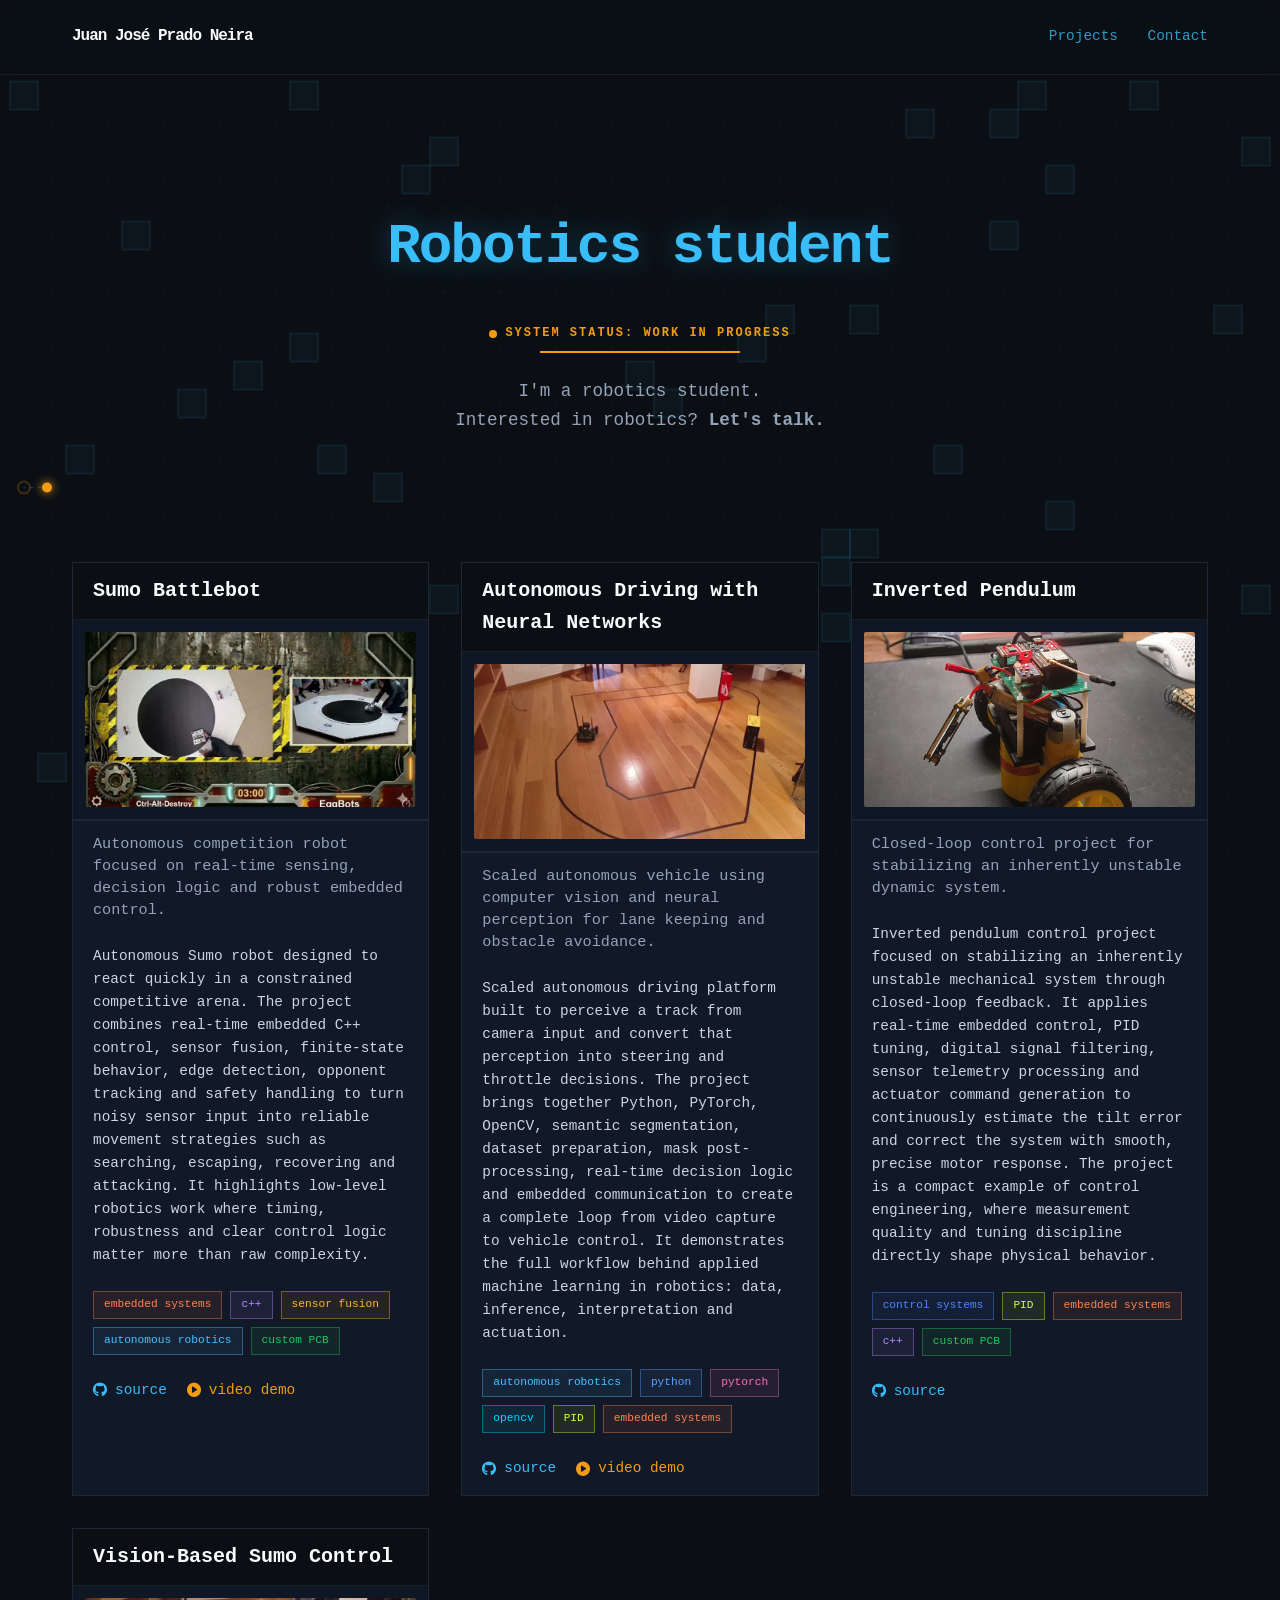
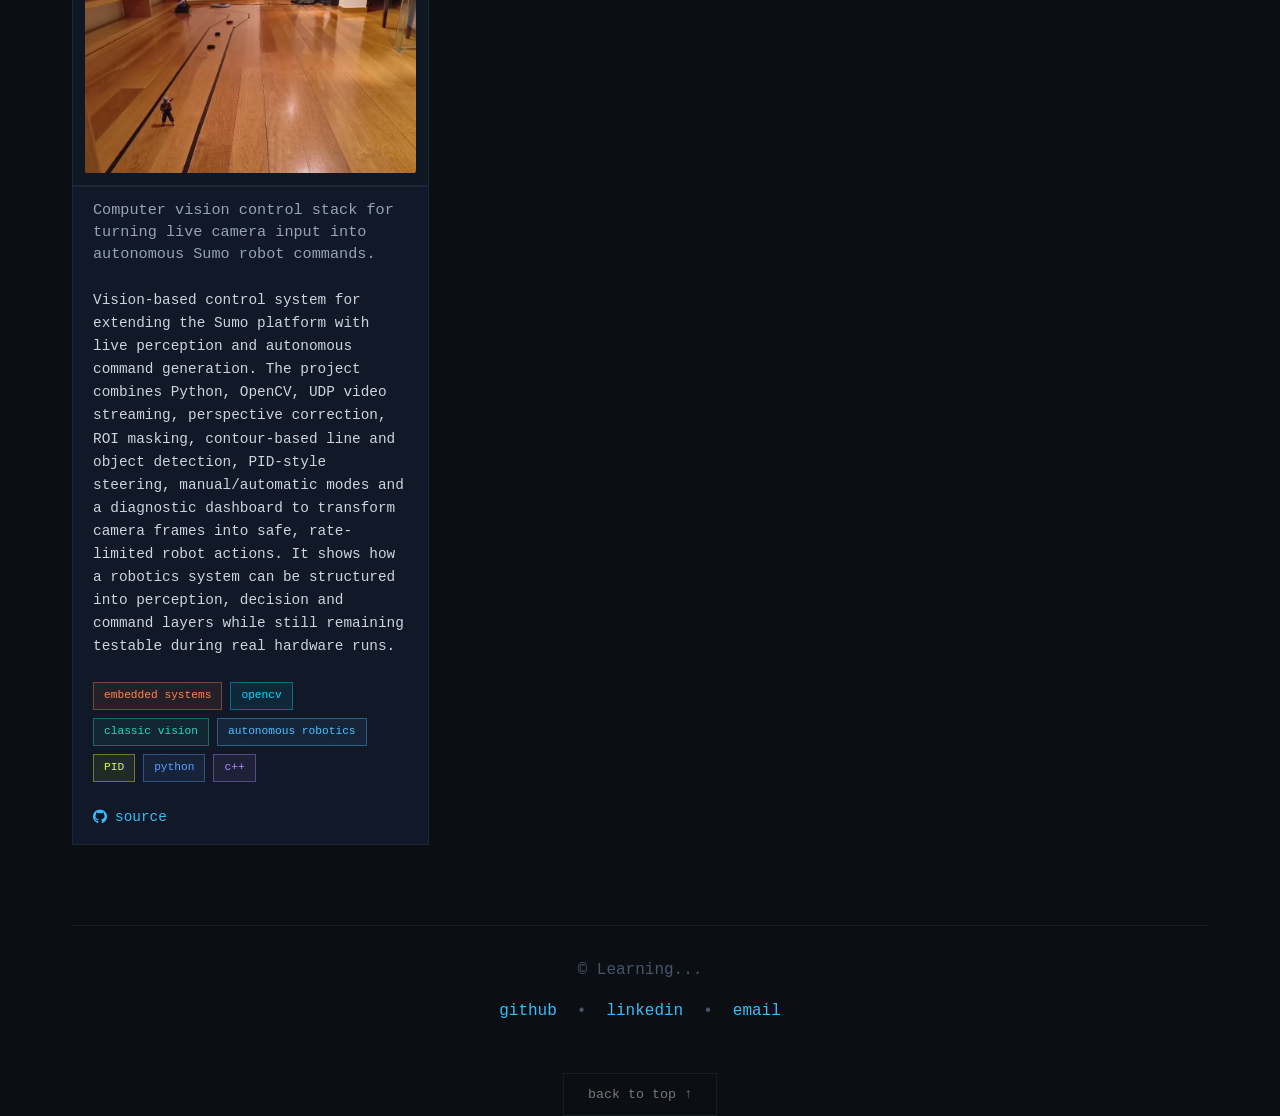
==== index.html @ 21d5f070 "Revert "recomendaciones codex" This reverts commit 419ab920513a1c172110078b48f6fe919f2b1ac8." ====
<!DOCTYPE html>
<html lang="en">
<head>
    <meta charset="UTF-8">
    <meta name="viewport" content="width=device-width, initial-scale=1.0">
    <meta name="description" content="Robotics portfolio of Juan Prado: autonomous robots, embedded systems, computer vision and control projects.">
    <link rel="canonical" href="https://r2deeznuts.github.io/">
    <meta property="og:type" content="website">
    <meta property="og:title" content="Juan Prado // Robotics">
    <meta property="og:description" content="Autonomous robotics, embedded systems, computer vision and control projects by Juan Prado.">
    <meta property="og:url" content="https://r2deeznuts.github.io/">
    <meta property="og:image" content="https://r2deeznuts.github.io/img/combate3-poster.jpg">
    <meta name="twitter:card" content="summary_large_image">
    <meta name="twitter:title" content="Juan Prado // Robotics">
    <meta name="twitter:description" content="Autonomous robotics, embedded systems, computer vision and control projects by Juan Prado.">
    <meta name="twitter:image" content="https://r2deeznuts.github.io/img/combate3-poster.jpg">
    <title>Juan Prado // Robotics</title>
    <link rel="stylesheet" href="https://cdnjs.cloudflare.com/ajax/libs/font-awesome/6.0.0/css/all.min.css">
    <link rel="stylesheet" href="web.css">
</head>
<body>
    <canvas id="bg-canvas"></canvas>

    <nav>
        <div class="container">
            <span class="logo">Juan José Prado Neira</span>
            <div class="menu">
                <a href="#projects">Projects</a>
                <a href="#contact">Contact</a>
            </div>
        </div>
    </nav>

    <header class="hero container">
        <h1>Robotics student</h1>
        <div class="wip-container">
            <div class="wip-badge"><span class="pulse-dot"></span>SYSTEM STATUS: WORK IN PROGRESS</div>
            <div class="progress-bar"><div class="progress-fill"></div></div>
        </div>
        <p class="description">I'm a robotics student.<br>Interested in robotics? <strong>Let's talk.</strong></p>
    </header>

    <main class="container" id="projects">
        <div class="project-grid" id="project-grid"></div>
    </main>

    <footer class="container" id="contact">
        <hr>
        <p>&copy; Learning...</p>
        <div class="social-links">
            <a href="https://github.com/R2DeezNuts" target="_blank" rel="noopener noreferrer">gitHub</a> •
            <a href="https://www.linkedin.com/in/juan-jos%C3%A9-prado-neira-820041252/?locale=en-US" target="_blank" rel="noopener noreferrer">LinkedIn</a> •
            <a href="mailto:juanjosepradoneira@gmail.com" class="copy-email" data-copy-email="juanjosepradoneira@gmail.com">email</a>
        </div>
        <button id="back-to-top">Back to top ↑</button>
    </footer>

    <div id="toast" class="toast">Email copied!</div>

    <script type="module" src="web.js"></script>
</body>
</html>
---- web.css ----
/* --- DYNAMIC BACKGROUND --- */
#bg-canvas { 
    position: fixed; 
    top: 0; 
    left: 0; 
    z-index: -1; 
    background: #0b0f14; 
}

/* --- SHARED VARIABLES --- */
:root {
    --text-color: #f8fafc; 
    --accent-color: #38bdf8; 
    --wip-color: #f39c12;
    --card-bg: #111827; 
    --border-color: rgba(148, 163, 184, 0.1);
    --neon-rgb: 0, 255, 200; /* bright cyan-green neon */
    --header-bg: #0b0f14;
    --content-bg: #0f1724;
    --font-main: 'JetBrains Mono', 'Courier New', monospace;
}

/* --- RESET & BASE --- */
* { 
    box-sizing: border-box; 
    margin: 0; 
    padding: 0; 
}

body { 
    color: var(--text-color); 
    font-family: var(--font-main); 
    line-height: 1.6; 
    overflow-x: hidden; 
    background-color: #0b0f14;
}

.container { 
    max-width: 1200px; 
    margin: 0 auto; 
    padding: 0 clamp(1rem, 4vw, 2rem);
}

/* --- NAVIGATION --- */
nav { 
    border-bottom: 1px solid var(--border-color); 
    padding: 1.5rem 0; 
    background: rgba(11, 15, 20, 0.8); 
    backdrop-filter: blur(10px); 
    position: sticky; 
    top: 0; 
    z-index: 100; 
}

nav .container { 
    display: flex; 
    justify-content: space-between; 
    align-items: center; 
}

.logo { 
    font-weight: bold; 
    letter-spacing: -1px; 
}

.menu a { 
    margin-left: 20px; 
    font-size: 0.9rem; 
    opacity: 0.8; 
    color: var(--accent-color); 
    text-decoration: none; 
}

.menu a:hover { 
    opacity: 1; 
}
.menu a:focus-visible,
.project-links a:focus-visible,
.social-links a:focus-visible,
#back-to-top:focus-visible {
    outline: 2px solid var(--accent-color);
    outline-offset: 4px;
}

/* --- HERO SECTION --- */
.hero { 
    padding: 8rem 2rem; 
    display: flex; 
    flex-direction: column; 
    align-items: center; 
    text-align: center; 
}

.hero h1 { 
    font-size: clamp(2rem, 5vw, 3.5rem); 
    color: var(--accent-color); 
    text-shadow: 0 0 30px rgba(56, 189, 248, 0.3); 
    margin-bottom: 0.5rem; 
    letter-spacing: -2px; 
}

.description { 
    color: #94a3b8; 
    max-width: 600px; 
    font-size: 1.1rem; 
}

/* --- WIP SYSTEM --- */
.wip-container { 
    margin: 1.5rem 0; 
    display: flex; 
    flex-direction: column; 
    align-items: center; 
    gap: 8px; 
}

.wip-badge { 
    color: var(--wip-color); 
    font-size: 0.75rem; 
    font-weight: bold; 
    letter-spacing: 2px; 
    display: flex; 
    align-items: center; 
    gap: 8px; 
    animation: glitch 4s infinite; 
}

.pulse-dot { 
    width: 8px; 
    height: 8px; 
    background-color: var(--wip-color); 
    border-radius: 50%; 
    animation: pulse 2s infinite; 
}

.progress-bar { 
    width: 200px; 
    height: 2px; 
    background: rgba(243, 156, 18, 0.1); 
    overflow: hidden; 
    position: relative; 
}

.progress-fill { 
    width: 100%; 
    height: 100%; 
    background: var(--wip-color); 
    box-shadow: 0 0 10px var(--wip-color); 
    animation: loading 2s infinite linear; 
}

/* --- PROJECT GRID --- */
.project-grid { 
    display: grid; 
    grid-template-columns: repeat(auto-fit, minmax(min(100%, 320px), 1fr));
    gap: 2rem; 
    margin-bottom: 5rem; 
}

.project-card {
    background: var(--card-bg);
    border: 1px solid var(--border-color);
    padding: 0;
    display: flex;
    flex-direction: column;
    overflow: hidden;
    transition: box-shadow 0.18s ease, border-color 0.3s;
}

.project-card:hover {
    /* Brighter neon halo, thinner (near 1/3 of previous) and symmetric */
    transform: none;
    box-shadow: 0 0 0 1px rgba(var(--neon-rgb), 0.32), 0 0 5px rgba(var(--neon-rgb), 0.16);
}

/* Card media (images/videos) */
.project-media {
    width: 100%;
    height: 100%;
    display: block;
    background-color: #000;
    border-radius: 2px;
    object-fit: cover;
    transition: transform 0.22s ease, box-shadow 0.22s ease, border-color 0.22s ease;
}

.project-header {
    margin: 0;
    padding: 0.75rem 1.25rem;
    background: var(--header-bg);
    border-bottom: 1px solid var(--border-color);
}

.project-header h3 {
    font-size: 1.25rem;
    margin: 0;
    color: var(--text-color);
}

/* MEDIA / CONTENT BACKGROUND (middle tone) */
.video-preview,
.image-preview {
    display: block;
    background: var(--content-bg);
    padding: 0.75rem;
    aspect-ratio: 16 / 9;
    border-bottom: 1px solid var(--border-color);
}

.video-preview {
    overflow: hidden;
    border-radius: 0;
    position: relative;
}

.image-preview {
    overflow: hidden;
}

.video-preview .project-media {
    width: 100%;
    height: 100%;
    display: block;
    border-radius: 2px;
    object-fit: cover;
}

.image-preview .project-image {
    width: 100%;
    height: 100%;
    display: block;
    border-radius: 2px;
    object-fit: cover;
    object-position: center;
}

/* TEXT AREA (lightest tone = current card background) */
.project-subtitle,
.project-card p,
.tech-stack,
.project-links {
    padding: 0.75rem 1.25rem;
    margin: 0;
    background: transparent;
}

.project-subtitle {
    color: #94a3b8;
    font-size: 0.95rem;
    margin: 0;
    padding: 0.75rem 1.25rem;
    border-top: 1px solid var(--border-color);
    line-height: 1.45;
}

/* Clickable video preview linking to external video */
.video-preview .project-media {
    cursor: pointer;
    border-radius: 2px;
}
/* Hover & focus styles to indicate clickability */
.video-preview:hover .project-media {
    /* Keep the neon halo on the video itself so divider lines stay unchanged. */
    box-shadow: 0 0 0 1px rgba(var(--neon-rgb), 0.36), 0 0 5px rgba(var(--neon-rgb), 0.18);
}
.video-preview:focus-visible {
    outline: 3px solid rgba(56,189,248,0.12);
    outline-offset: 3px;
}

video.project-media {
    object-fit: cover;
}

.project-card p {
    color: #cbd5e1;
    font-size: 0.9rem;
    margin: 0;
    padding: 0.75rem 1.25rem;
}

.tech-stack { 
    display: flex; 
    flex-wrap: wrap; 
    gap: 8px; 
    margin: 0;
    padding: 0.75rem 1.25rem;
}

.tech-tag {
    --tag-rgb: 56, 189, 248;
    font-size: 0.7rem; 
    padding: 4px 10px; 
    background: rgba(var(--tag-rgb), 0.08);
    border: 1px solid rgba(var(--tag-rgb), 0.38);
    color: rgb(var(--tag-rgb));
    box-shadow: none;
    text-shadow: 0 0 8px rgba(var(--tag-rgb), 0.18);
}

/* Project buttons and links */
.project-links { 
    margin: 0;
    padding: 0.75rem 1.25rem;
    display: flex;
    gap: 20px;
}

.project-links a { 
    color: var(--accent-color); 
    text-decoration: none; 
    border-bottom: 1px solid transparent; 
    padding-bottom: 2px; 
    transition: 0.3s; 
    font-size: 0.9rem;
    display: flex;
    align-items: center;
    gap: 8px;
    text-transform: lowercase; /* Thavlik style */
}

.project-links a:hover { 
    border-bottom: 1px solid var(--text-color); 
    color: var(--text-color); 
}

/* Special color for the video button */
.video-link {
    color: var(--wip-color) !important;
}

/* --- FOOTER & EXTRAS --- */
footer { 
    padding: 4rem 0; 
    text-align: center; 
    color: #475569; 
}

footer hr { 
    border: 0; 
    border-top: 1px solid var(--border-color); 
    margin-bottom: 2rem; 
}

.social-links { 
    margin: 1rem 0; 
    display: flex; 
    justify-content: center; 
    gap: 20px; 
}

.social-links a, .copy-email { 
    color: var(--accent-color); 
    text-decoration: none; 
    cursor: pointer; 
    transition: 0.3s; 
    text-transform: lowercase;
}

.social-links a:hover, .copy-email:hover { 
    color: var(--text-color); 
}

#back-to-top { 
    margin-top: 2rem; 
    background: transparent; 
    border: 1px solid var(--border-color); 
    color: #777; 
    padding: 0.8rem 1.5rem; 
    cursor: pointer; 
    font-family: var(--font-main); 
    transition: 0.3s; 
    text-transform: lowercase;
}

#back-to-top:hover { 
    border-color: var(--accent-color); 
    color: var(--accent-color); 
    transform: translateY(-2px); 
}

/* --- TOAST NOTIFICATION --- */
.toast { 
    visibility: hidden; 
    background: #1a1a1a; 
    color: var(--accent-color); 
    border: 1px solid var(--accent-color); 
    padding: 1rem; 
    position: fixed; 
    bottom: 20px; 
    left: 50%; 
    transform: translateX(-50%); 
    opacity: 0; 
    transition: 0.4s; 
    z-index: 1000; 
}

.toast.show { 
    visibility: visible; 
    opacity: 1; 
}

/* --- ANIMACIONES KEYFRAMES --- */
@keyframes pulse { 
    0% { box-shadow: 0 0 0 0 rgba(243, 156, 18, 0.7); } 
    70% { box-shadow: 0 0 0 10px rgba(243, 156, 18, 0); } 
    100% { box-shadow: 0 0 0 0 rgba(243, 156, 18, 0); } 
}

@keyframes loading { 
    0% { transform: translateX(-100%); } 
    100% { transform: translateX(100%); } 
}

@keyframes glitch { 
    0%, 95% { transform: none; } 
    96% { transform: skewX(-15deg); } 
    98% { transform: skewX(15deg); } 
}

@media (max-width: 520px) {
    nav .container,
    .social-links {
        gap: 0.75rem;
    }

    nav .container {
        flex-wrap: wrap;
    }

    .menu a {
        margin-left: 0.75rem;
    }

    .hero {
        padding: 5rem 1rem;
    }
}

@media (prefers-reduced-motion: reduce) {
    *,
    *::before,
    *::after {
        animation-duration: 0.01ms !important;
        animation-iteration-count: 1 !important;
        scroll-behavior: auto !important;
        transition-duration: 0.01ms !important;
    }
}
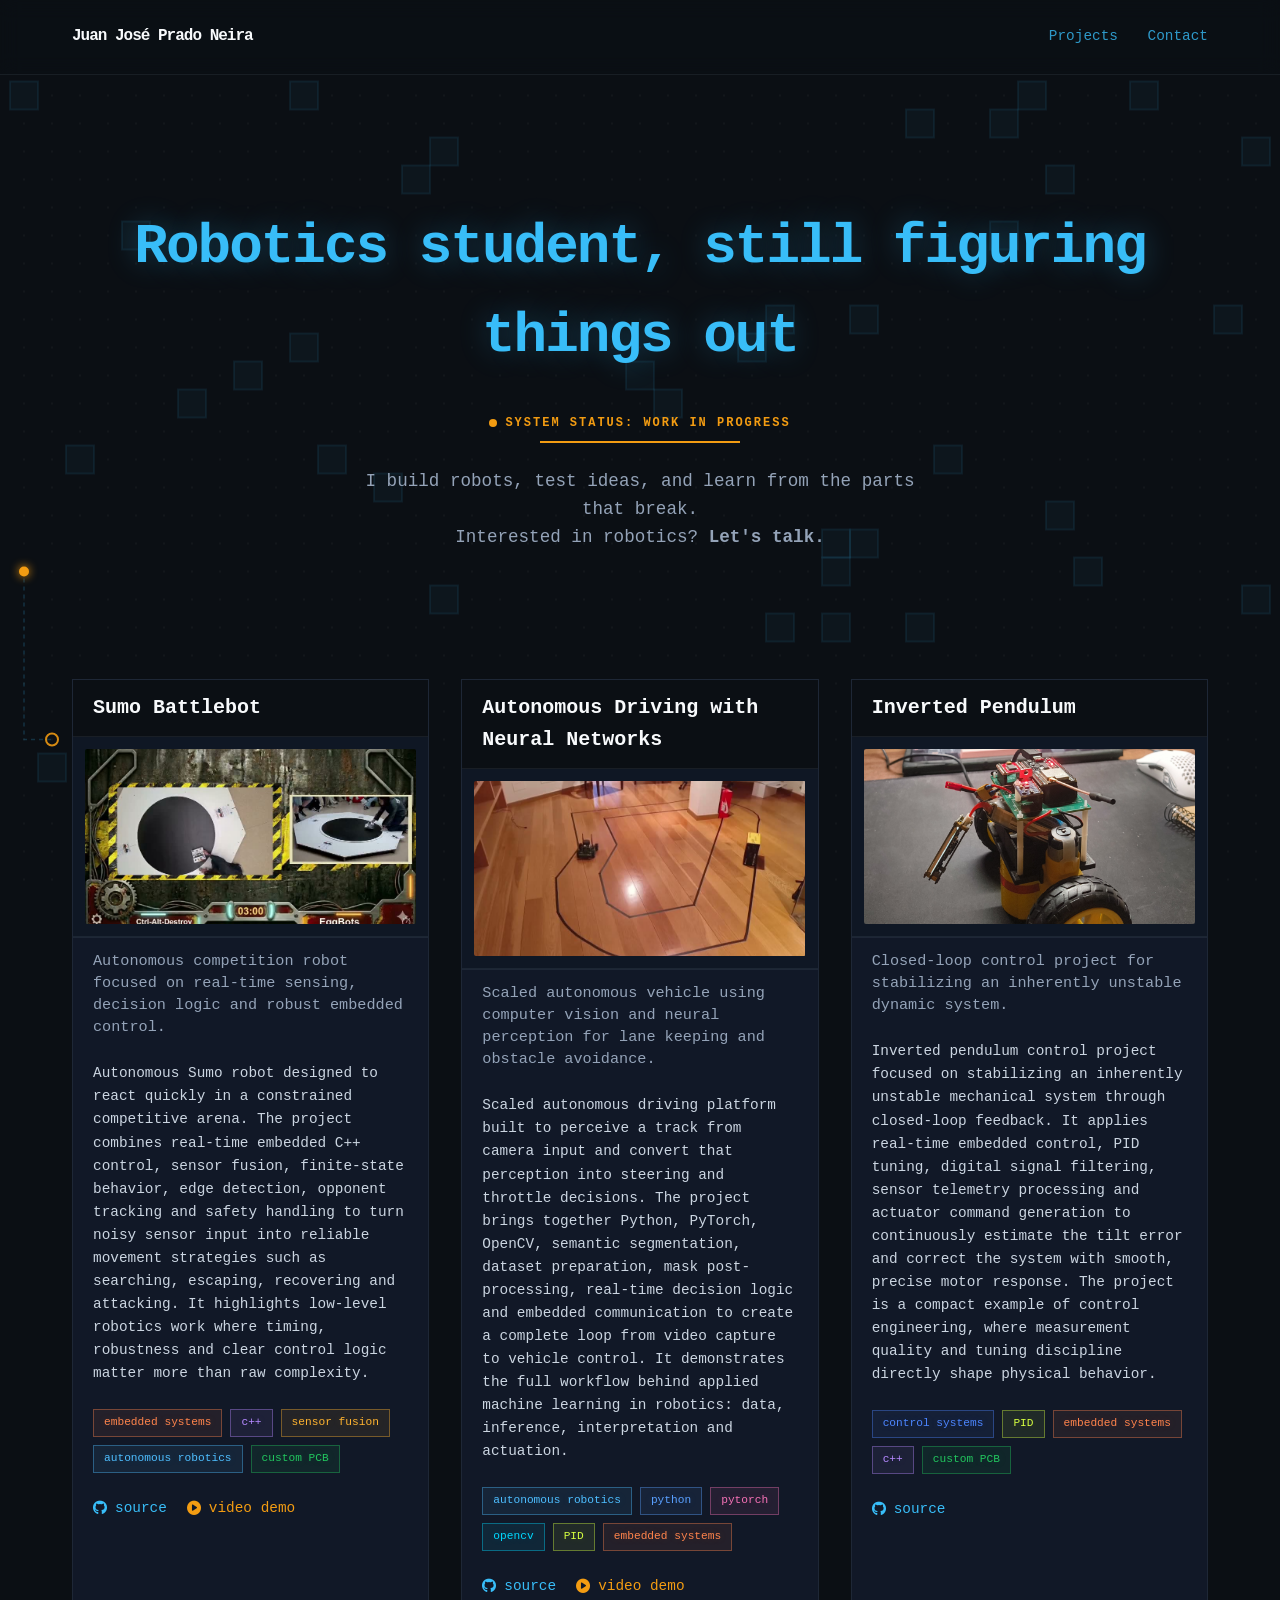
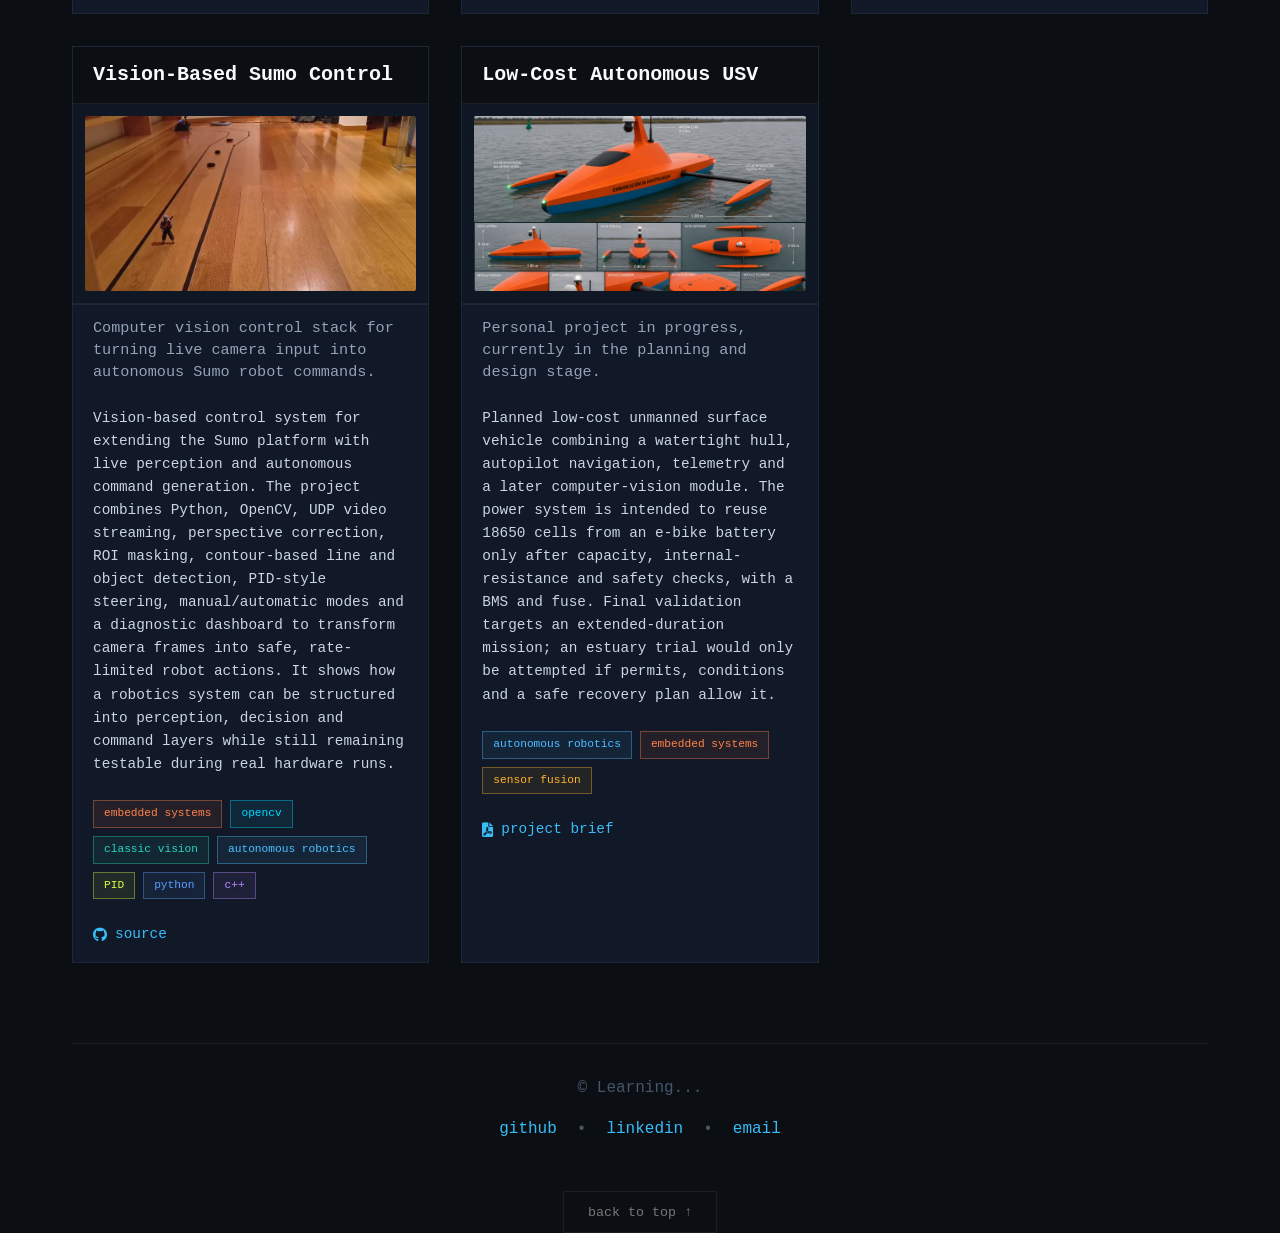
==== commit df6df07a: "Humanize public project text" ====
--- a/index.html
+++ b/index.html
@@ -3,16 +3,16 @@
 <head>
     <meta charset="UTF-8">
     <meta name="viewport" content="width=device-width, initial-scale=1.0">
-    <meta name="description" content="Robotics portfolio of Juan Prado: autonomous robots, embedded systems, computer vision and control projects.">
+    <meta name="description" content="Juan Prado's robotics portfolio: robots, embedded systems, computer vision and control projects.">
     <link rel="canonical" href="https://r2deeznuts.github.io/">
     <meta property="og:type" content="website">
     <meta property="og:title" content="Juan Prado // Robotics">
-    <meta property="og:description" content="Autonomous robotics, embedded systems, computer vision and control projects by Juan Prado.">
+    <meta property="og:description" content="Projects by Juan Prado in robotics, embedded systems, computer vision and control.">
     <meta property="og:url" content="https://r2deeznuts.github.io/">
     <meta property="og:image" content="https://r2deeznuts.github.io/img/combate3-poster.jpg">
     <meta name="twitter:card" content="summary_large_image">
     <meta name="twitter:title" content="Juan Prado // Robotics">
-    <meta name="twitter:description" content="Autonomous robotics, embedded systems, computer vision and control projects by Juan Prado.">
+    <meta name="twitter:description" content="Projects by Juan Prado in robotics, embedded systems, computer vision and control.">
     <meta name="twitter:image" content="https://r2deeznuts.github.io/img/combate3-poster.jpg">
     <title>Juan Prado // Robotics</title>
     <link rel="stylesheet" href="https://cdnjs.cloudflare.com/ajax/libs/font-awesome/6.0.0/css/all.min.css">
@@ -32,12 +32,12 @@
     </nav>
 
     <header class="hero container">
-        <h1>Robotics student</h1>
+        <h1>Robotics student, still figuring things out</h1>
         <div class="wip-container">
             <div class="wip-badge"><span class="pulse-dot"></span>SYSTEM STATUS: WORK IN PROGRESS</div>
             <div class="progress-bar"><div class="progress-fill"></div></div>
         </div>
-        <p class="description">I'm a robotics student.<br>Interested in robotics? <strong>Let's talk.</strong></p>
+        <p class="description">I build robots, test ideas, and learn from the parts that break.<br>Interested in robotics? <strong>Let's talk.</strong></p>
     </header>
 
     <main class="container" id="projects">
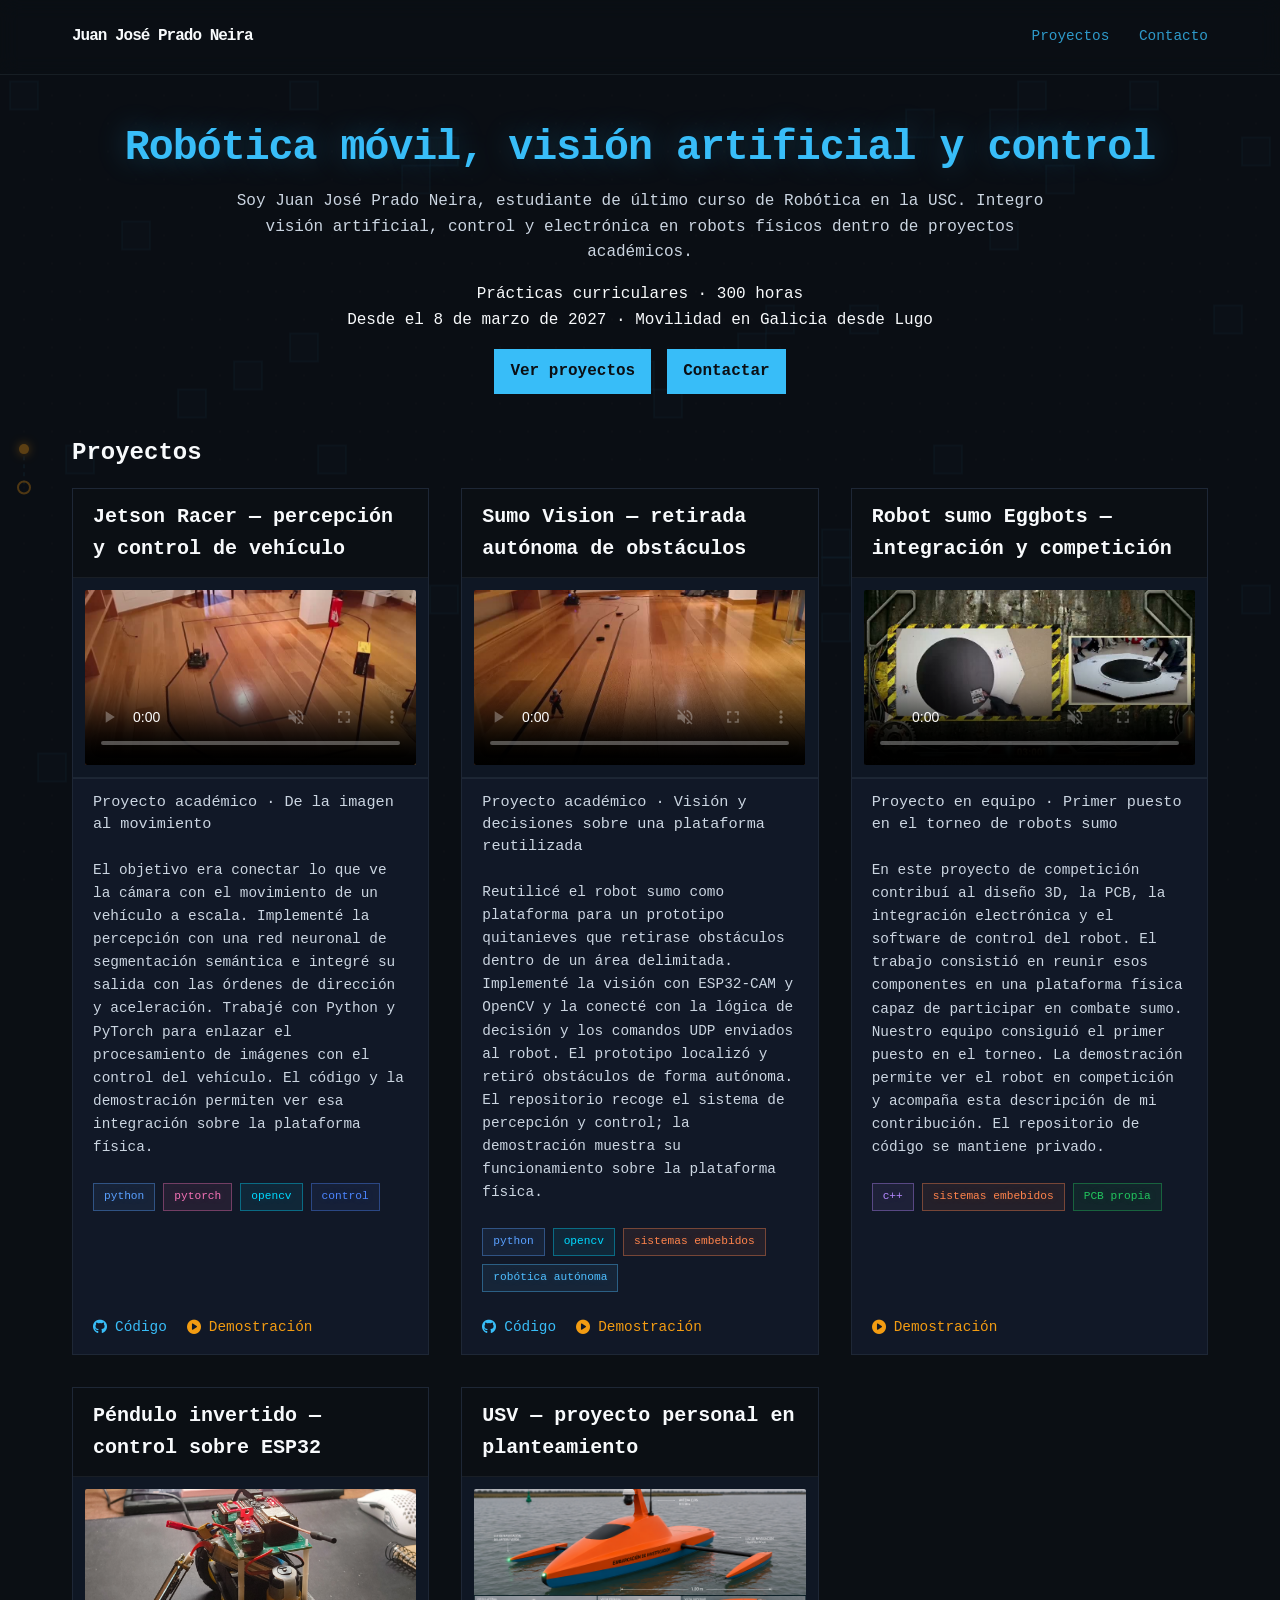
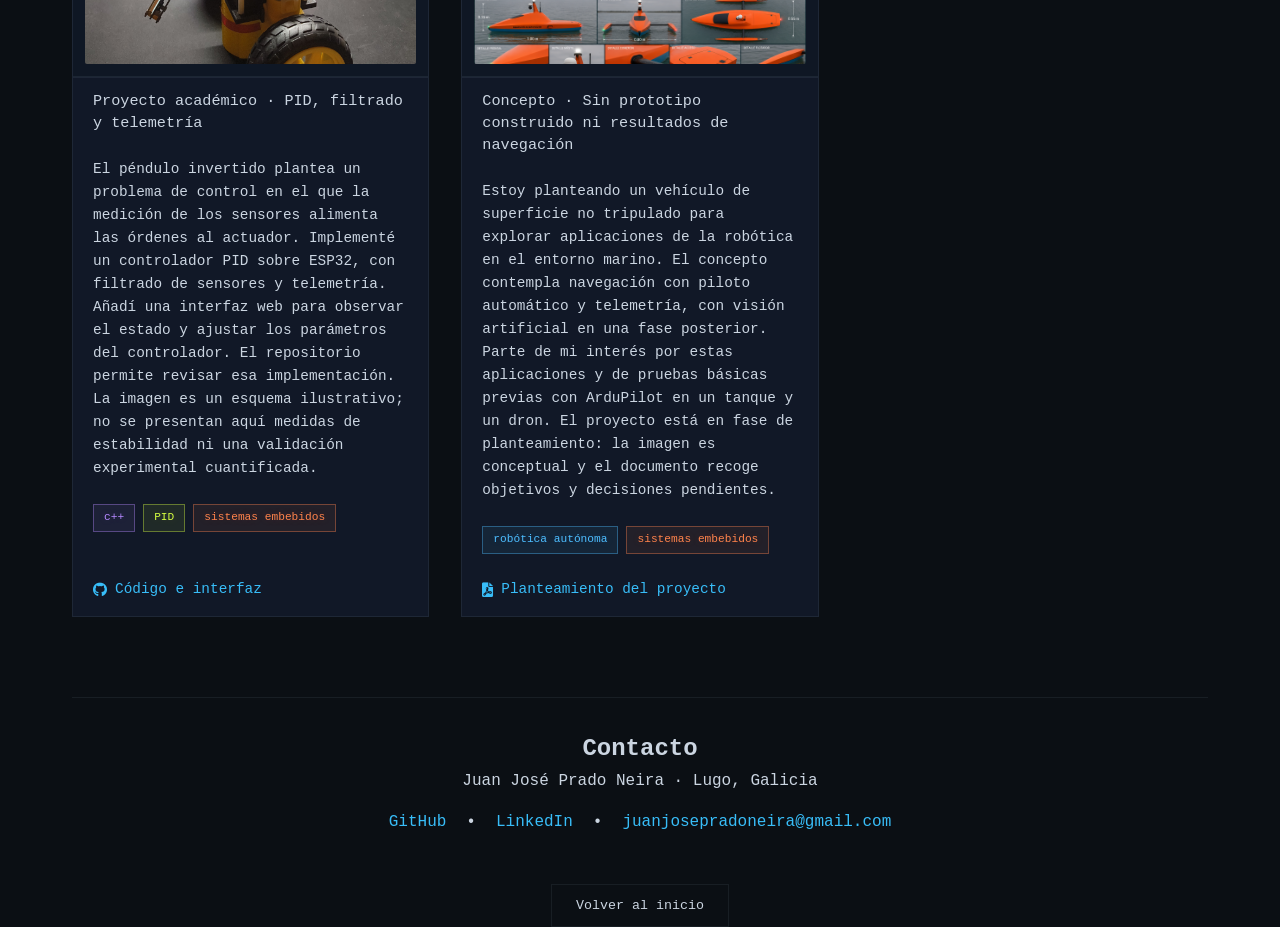
==== commit 2769032f: "Alinea portfolio con prácticas de robótica" ====
--- a/index.html
+++ b/index.html
@@ -1,61 +1,64 @@
 <!DOCTYPE html>
-<html lang="en">
+<html lang="es">
 <head>
     <meta charset="UTF-8">
     <meta name="viewport" content="width=device-width, initial-scale=1.0">
-    <meta name="description" content="Juan Prado's robotics portfolio: robots, embedded systems, computer vision and control projects.">
+    <meta name="description" content="Robótica móvil, visión artificial y control. Estudiante de último curso en USC. Prácticas curriculares de 300 horas desde el 8 de marzo de 2027.">
     <link rel="canonical" href="https://r2deeznuts.github.io/">
     <meta property="og:type" content="website">
-    <meta property="og:title" content="Juan Prado // Robotics">
-    <meta property="og:description" content="Projects by Juan Prado in robotics, embedded systems, computer vision and control.">
+    <meta property="og:title" content="Juan José Prado Neira | Robótica aplicada">
+    <meta property="og:description" content="Proyectos de Juan José Prado Neira: percepción, control y electrónica integrados en robots físicos.">
     <meta property="og:url" content="https://r2deeznuts.github.io/">
     <meta property="og:image" content="https://r2deeznuts.github.io/img/combate3-poster.jpg">
     <meta name="twitter:card" content="summary_large_image">
-    <meta name="twitter:title" content="Juan Prado // Robotics">
-    <meta name="twitter:description" content="Projects by Juan Prado in robotics, embedded systems, computer vision and control.">
+    <meta name="twitter:title" content="Juan José Prado Neira | Robótica aplicada">
+    <meta name="twitter:description" content="Proyectos de Juan José Prado Neira: percepción, control y electrónica integrados en robots físicos.">
     <meta name="twitter:image" content="https://r2deeznuts.github.io/img/combate3-poster.jpg">
-    <title>Juan Prado // Robotics</title>
+    <title>Juan José Prado Neira | Robótica aplicada</title>
     <link rel="stylesheet" href="https://cdnjs.cloudflare.com/ajax/libs/font-awesome/6.0.0/css/all.min.css">
     <link rel="stylesheet" href="web.css">
 </head>
 <body>
-    <canvas id="bg-canvas"></canvas>
+    <canvas id="bg-canvas" aria-hidden="true"></canvas>
 
     <nav>
         <div class="container">
             <span class="logo">Juan José Prado Neira</span>
             <div class="menu">
-                <a href="#projects">Projects</a>
-                <a href="#contact">Contact</a>
+                <a href="#projects">Proyectos</a>
+                <a href="#contact">Contacto</a>
             </div>
         </div>
     </nav>
 
     <header class="hero container">
-        <h1>Robotics student, still figuring things out</h1>
-        <div class="wip-container">
-            <div class="wip-badge"><span class="pulse-dot"></span>SYSTEM STATUS: WORK IN PROGRESS</div>
-            <div class="progress-bar"><div class="progress-fill"></div></div>
+        <h1>Robótica móvil, visión artificial y control</h1>
+        <p class="description">Soy Juan José Prado Neira, estudiante de último curso de Robótica en la USC. Integro visión artificial, control y electrónica en robots físicos dentro de proyectos académicos.</p>
+        <p class="availability">Prácticas curriculares · 300 horas<br>Desde el 8 de marzo de 2027 · Movilidad en Galicia desde Lugo</p>
+        <div class="hero-actions">
+            <a href="#projects">Ver proyectos</a>
+            <a href="#contact">Contactar</a>
         </div>
-        <p class="description">I build robots, test ideas, and learn from the parts that break.<br>Interested in robotics? <strong>Let's talk.</strong></p>
     </header>
 
     <main class="container" id="projects">
+        <h2>Proyectos</h2>
         <div class="project-grid" id="project-grid"></div>
     </main>
 
     <footer class="container" id="contact">
         <hr>
-        <p>&copy; Learning...</p>
+        <h2>Contacto</h2>
+        <p>Juan José Prado Neira · Lugo, Galicia</p>
         <div class="social-links">
-            <a href="https://github.com/R2DeezNuts" target="_blank" rel="noopener noreferrer">gitHub</a> •
-            <a href="https://www.linkedin.com/in/juan-jos%C3%A9-prado-neira-820041252/?locale=en-US" target="_blank" rel="noopener noreferrer">LinkedIn</a> •
-            <a href="mailto:juanjosepradoneira@gmail.com" class="copy-email" data-copy-email="juanjosepradoneira@gmail.com">email</a>
+            <a href="https://github.com/R2DeezNuts" target="_blank" rel="noopener noreferrer">GitHub</a> •
+            <a href="https://www.linkedin.com/in/juan-jos%C3%A9-prado-neira-820041252/" target="_blank" rel="noopener noreferrer">LinkedIn</a> •
+            <a href="mailto:juanjosepradoneira@gmail.com" class="copy-email" data-copy-email="juanjosepradoneira@gmail.com">juanjosepradoneira@gmail.com</a>
         </div>
-        <button id="back-to-top">Back to top ↑</button>
+        <button id="back-to-top">Volver al inicio</button>
     </footer>
 
-    <div id="toast" class="toast">Email copied!</div>
+    <div id="toast" class="toast" role="status">Correo copiado</div>
 
     <script type="module" src="web.js"></script>
 </body>
--- a/web.css
+++ b/web.css
@@ -1,18 +1,18 @@
 /* --- DYNAMIC BACKGROUND --- */
-#bg-canvas { 
-    position: fixed; 
-    top: 0; 
-    left: 0; 
-    z-index: -1; 
-    background: #0b0f14; 
+#bg-canvas {
+    position: fixed;
+    top: 0;
+    left: 0;
+    z-index: -1;
+    background: #0b0f14;
 }
 
 /* --- SHARED VARIABLES --- */
 :root {
-    --text-color: #f8fafc; 
-    --accent-color: #38bdf8; 
+    --text-color: #f8fafc;
+    --accent-color: #38bdf8;
     --wip-color: #f39c12;
-    --card-bg: #111827; 
+    --card-bg: #111827;
     --border-color: rgba(148, 163, 184, 0.1);
     --neon-rgb: 0, 255, 200; /* bright cyan-green neon */
     --header-bg: #0b0f14;
@@ -21,58 +21,58 @@
 }
 
 /* --- RESET & BASE --- */
-* { 
-    box-sizing: border-box; 
-    margin: 0; 
-    padding: 0; 
-}
-
-body { 
-    color: var(--text-color); 
-    font-family: var(--font-main); 
-    line-height: 1.6; 
-    overflow-x: hidden; 
+* {
+    box-sizing: border-box;
+    margin: 0;
+    padding: 0;
+}
+
+body {
+    color: var(--text-color);
+    font-family: var(--font-main);
+    line-height: 1.6;
+    overflow-x: hidden;
     background-color: #0b0f14;
 }
 
-.container { 
-    max-width: 1200px; 
-    margin: 0 auto; 
+.container {
+    max-width: 1200px;
+    margin: 0 auto;
     padding: 0 clamp(1rem, 4vw, 2rem);
 }
 
 /* --- NAVIGATION --- */
-nav { 
-    border-bottom: 1px solid var(--border-color); 
-    padding: 1.5rem 0; 
-    background: rgba(11, 15, 20, 0.8); 
-    backdrop-filter: blur(10px); 
-    position: sticky; 
-    top: 0; 
-    z-index: 100; 
-}
-
-nav .container { 
-    display: flex; 
-    justify-content: space-between; 
-    align-items: center; 
-}
-
-.logo { 
-    font-weight: bold; 
-    letter-spacing: -1px; 
-}
-
-.menu a { 
-    margin-left: 20px; 
-    font-size: 0.9rem; 
-    opacity: 0.8; 
-    color: var(--accent-color); 
-    text-decoration: none; 
-}
-
-.menu a:hover { 
-    opacity: 1; 
+nav {
+    border-bottom: 1px solid var(--border-color);
+    padding: 1.5rem 0;
+    background: rgba(11, 15, 20, 0.8);
+    backdrop-filter: blur(10px);
+    position: sticky;
+    top: 0;
+    z-index: 100;
+}
+
+nav .container {
+    display: flex;
+    justify-content: space-between;
+    align-items: center;
+}
+
+.logo {
+    font-weight: bold;
+    letter-spacing: -1px;
+}
+
+.menu a {
+    margin-left: 20px;
+    font-size: 0.9rem;
+    opacity: 0.8;
+    color: var(--accent-color);
+    text-decoration: none;
+}
+
+.menu a:hover {
+    opacity: 1;
 }
 .menu a:focus-visible,
 .project-links a:focus-visible,
@@ -83,78 +83,34 @@
 }
 
 /* --- HERO SECTION --- */
-.hero { 
-    padding: 8rem 2rem; 
-    display: flex; 
-    flex-direction: column; 
-    align-items: center; 
-    text-align: center; 
-}
-
-.hero h1 { 
-    font-size: clamp(2rem, 5vw, 3.5rem); 
-    color: var(--accent-color); 
-    text-shadow: 0 0 30px rgba(56, 189, 248, 0.3); 
-    margin-bottom: 0.5rem; 
-    letter-spacing: -2px; 
-}
-
-.description { 
-    color: #94a3b8; 
-    max-width: 600px; 
-    font-size: 1.1rem; 
-}
-
-/* --- WIP SYSTEM --- */
-.wip-container { 
-    margin: 1.5rem 0; 
-    display: flex; 
-    flex-direction: column; 
-    align-items: center; 
-    gap: 8px; 
-}
-
-.wip-badge { 
-    color: var(--wip-color); 
-    font-size: 0.75rem; 
-    font-weight: bold; 
-    letter-spacing: 2px; 
-    display: flex; 
-    align-items: center; 
-    gap: 8px; 
-    animation: glitch 4s infinite; 
-}
-
-.pulse-dot { 
-    width: 8px; 
-    height: 8px; 
-    background-color: var(--wip-color); 
-    border-radius: 50%; 
-    animation: pulse 2s infinite; 
-}
-
-.progress-bar { 
-    width: 200px; 
-    height: 2px; 
-    background: rgba(243, 156, 18, 0.1); 
-    overflow: hidden; 
-    position: relative; 
-}
-
-.progress-fill { 
-    width: 100%; 
-    height: 100%; 
-    background: var(--wip-color); 
-    box-shadow: 0 0 10px var(--wip-color); 
-    animation: loading 2s infinite linear; 
+.hero {
+    padding: 2.5rem 2rem;
+    display: flex;
+    flex-direction: column;
+    align-items: center;
+    text-align: center;
+}
+
+.hero h1 {
+    font-size: clamp(2rem, 5vw, 3.5rem);
+    color: var(--accent-color);
+    text-shadow: 0 0 30px rgba(56, 189, 248, 0.3);
+    margin-bottom: 0.5rem;
+    letter-spacing: -2px;
+}
+
+.description {
+    color: #cbd5e1;
+    max-width: 600px;
+    font-size: 1.1rem;
 }
 
 /* --- PROJECT GRID --- */
-.project-grid { 
-    display: grid; 
+.project-grid {
+    display: grid;
     grid-template-columns: repeat(auto-fit, minmax(min(100%, 320px), 1fr));
-    gap: 2rem; 
-    margin-bottom: 5rem; 
+    gap: 2rem;
+    margin-bottom: 5rem;
 }
 
 .project-card {
@@ -245,7 +201,7 @@
 }
 
 .project-subtitle {
-    color: #94a3b8;
+    color: #cbd5e1;
     font-size: 0.95rem;
     margin: 0;
     padding: 0.75rem 1.25rem;
@@ -279,18 +235,18 @@
     padding: 0.75rem 1.25rem;
 }
 
-.tech-stack { 
-    display: flex; 
-    flex-wrap: wrap; 
-    gap: 8px; 
+.tech-stack {
+    display: flex;
+    flex-wrap: wrap;
+    gap: 8px;
     margin: 0;
     padding: 0.75rem 1.25rem;
 }
 
 .tech-tag {
     --tag-rgb: 56, 189, 248;
-    font-size: 0.7rem; 
-    padding: 4px 10px; 
+    font-size: 0.7rem;
+    padding: 4px 10px;
     background: rgba(var(--tag-rgb), 0.08);
     border: 1px solid rgba(var(--tag-rgb), 0.38);
     color: rgb(var(--tag-rgb));
@@ -299,29 +255,29 @@
 }
 
 /* Project buttons and links */
-.project-links { 
+.project-links {
     margin: 0;
     padding: 0.75rem 1.25rem;
     display: flex;
     gap: 20px;
 }
 
-.project-links a { 
-    color: var(--accent-color); 
-    text-decoration: none; 
-    border-bottom: 1px solid transparent; 
-    padding-bottom: 2px; 
-    transition: 0.3s; 
+.project-links a {
+    color: var(--accent-color);
+    text-decoration: none;
+    border-bottom: 1px solid transparent;
+    padding-bottom: 2px;
+    transition: 0.3s;
     font-size: 0.9rem;
     display: flex;
     align-items: center;
     gap: 8px;
-    text-transform: lowercase; /* Thavlik style */
-}
-
-.project-links a:hover { 
-    border-bottom: 1px solid var(--text-color); 
-    color: var(--text-color); 
+    text-transform: none; /* Thavlik style */
+}
+
+.project-links a:hover {
+    border-bottom: 1px solid var(--text-color);
+    color: var(--text-color);
 }
 
 /* Special color for the video button */
@@ -330,92 +286,74 @@
 }
 
 /* --- FOOTER & EXTRAS --- */
-footer { 
-    padding: 4rem 0; 
-    text-align: center; 
-    color: #475569; 
-}
-
-footer hr { 
-    border: 0; 
-    border-top: 1px solid var(--border-color); 
-    margin-bottom: 2rem; 
-}
-
-.social-links { 
-    margin: 1rem 0; 
-    display: flex; 
-    justify-content: center; 
-    gap: 20px; 
-}
-
-.social-links a, .copy-email { 
-    color: var(--accent-color); 
-    text-decoration: none; 
-    cursor: pointer; 
-    transition: 0.3s; 
-    text-transform: lowercase;
-}
-
-.social-links a:hover, .copy-email:hover { 
-    color: var(--text-color); 
-}
-
-#back-to-top { 
-    margin-top: 2rem; 
-    background: transparent; 
-    border: 1px solid var(--border-color); 
-    color: #777; 
-    padding: 0.8rem 1.5rem; 
-    cursor: pointer; 
-    font-family: var(--font-main); 
-    transition: 0.3s; 
-    text-transform: lowercase;
-}
-
-#back-to-top:hover { 
-    border-color: var(--accent-color); 
-    color: var(--accent-color); 
-    transform: translateY(-2px); 
+footer {
+    padding: 4rem 0;
+    text-align: center;
+    color: #cbd5e1;
+}
+
+footer hr {
+    border: 0;
+    border-top: 1px solid var(--border-color);
+    margin-bottom: 2rem;
+}
+
+.social-links {
+    margin: 1rem 0;
+    display: flex;
+    justify-content: center;
+    gap: 20px;
+}
+
+.social-links a, .copy-email {
+    color: var(--accent-color);
+    text-decoration: none;
+    cursor: pointer;
+    transition: 0.3s;
+    text-transform: none;
+}
+
+.social-links a:hover, .copy-email:hover {
+    color: var(--text-color);
+}
+
+#back-to-top {
+    margin-top: 2rem;
+    background: transparent;
+    border: 1px solid var(--border-color);
+    color: #cbd5e1;
+    padding: 0.8rem 1.5rem;
+    cursor: pointer;
+    font-family: var(--font-main);
+    transition: 0.3s;
+    text-transform: none;
+}
+
+#back-to-top:hover {
+    border-color: var(--accent-color);
+    color: var(--accent-color);
+    transform: translateY(-2px);
 }
 
 /* --- TOAST NOTIFICATION --- */
-.toast { 
-    visibility: hidden; 
-    background: #1a1a1a; 
-    color: var(--accent-color); 
-    border: 1px solid var(--accent-color); 
-    padding: 1rem; 
-    position: fixed; 
-    bottom: 20px; 
-    left: 50%; 
-    transform: translateX(-50%); 
-    opacity: 0; 
-    transition: 0.4s; 
-    z-index: 1000; 
-}
-
-.toast.show { 
-    visibility: visible; 
-    opacity: 1; 
-}
-
-/* --- ANIMACIONES KEYFRAMES --- */
-@keyframes pulse { 
-    0% { box-shadow: 0 0 0 0 rgba(243, 156, 18, 0.7); } 
-    70% { box-shadow: 0 0 0 10px rgba(243, 156, 18, 0); } 
-    100% { box-shadow: 0 0 0 0 rgba(243, 156, 18, 0); } 
-}
-
-@keyframes loading { 
-    0% { transform: translateX(-100%); } 
-    100% { transform: translateX(100%); } 
-}
-
-@keyframes glitch { 
-    0%, 95% { transform: none; } 
-    96% { transform: skewX(-15deg); } 
-    98% { transform: skewX(15deg); } 
+.toast {
+    visibility: hidden;
+    background: #1a1a1a;
+    color: var(--accent-color);
+    border: 1px solid var(--accent-color);
+    padding: 1rem;
+    position: fixed;
+    bottom: 20px;
+    left: 50%;
+    transform: translateX(-50%);
+    opacity: 0;
+    transition: 0.4s;
+    z-index: 1000;
+}
+
+.toast.show {
+    visibility: visible;
+    opacity: 1;
 }
 
 @media (max-width: 520px) {
@@ -433,7 +371,7 @@
     }
 
     .hero {
-        padding: 5rem 1rem;
+        padding: 2rem 1rem;
     }
 }
 
@@ -447,3 +385,16 @@
         transition-duration: 0.01ms !important;
     }
 }
+
+#bg-canvas { opacity: 0.35; pointer-events: none; }
+.hero h1 { font-size: clamp(1.7rem, 3.5vw, 2.6rem); letter-spacing: -1px; }
+.description { max-width: 850px; font-size: 1rem; }
+.availability { margin: 1rem 0; color: #f8fafc; }
+.hero-actions { display: flex; flex-wrap: wrap; justify-content: center; gap: 1rem; }
+.hero-actions a { color: #0b0f14; background: #38bdf8; padding: .6rem 1rem; text-decoration: none; font-weight: bold; }
+.hero-actions a:focus-visible { outline: 2px solid white; outline-offset: 4px; }
+#projects, #contact { scroll-margin-top: 8rem; }
+#projects > h2 { margin-bottom: 1rem; }
+.project-links { margin-top: auto; flex-wrap: wrap; }
+.social-links { flex-wrap: wrap; overflow-wrap: anywhere; }
+@media (max-width: 520px) { .hero h1 { font-size: 1.65rem; } .logo { font-size: .9rem; } }
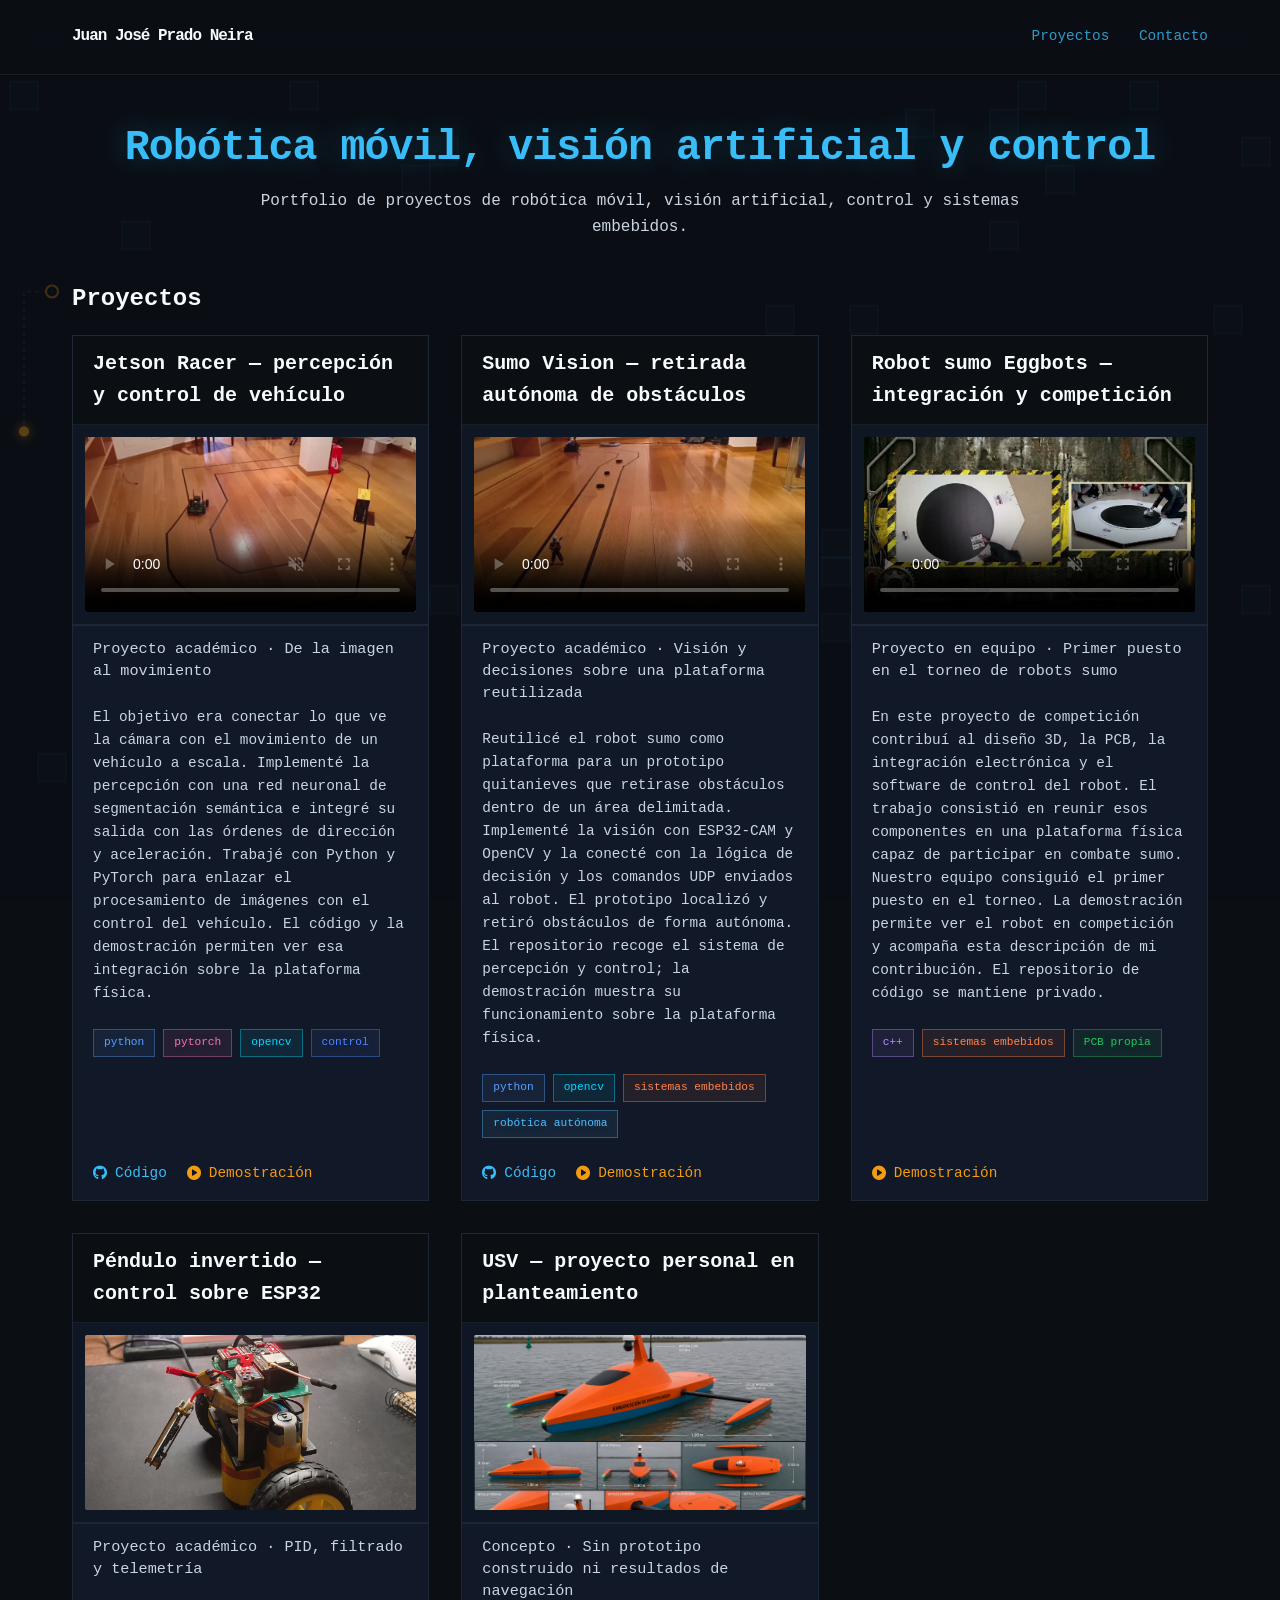
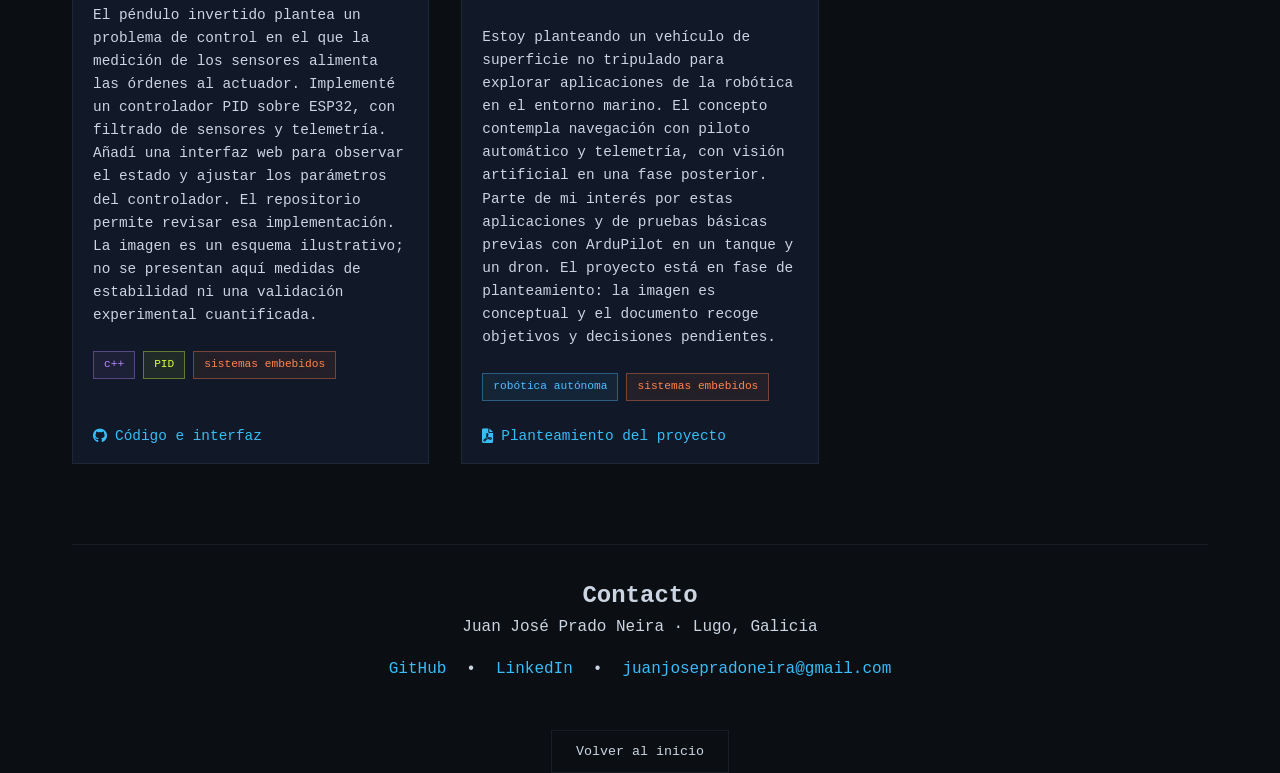
==== commit 22c0b338: "Simplifica la portada del portfolio" ====
--- a/index.html
+++ b/index.html
@@ -3,7 +3,7 @@
 <head>
     <meta charset="UTF-8">
     <meta name="viewport" content="width=device-width, initial-scale=1.0">
-    <meta name="description" content="Robótica móvil, visión artificial y control. Estudiante de último curso en USC. Prácticas curriculares de 300 horas desde el 8 de marzo de 2027.">
+    <meta name="description" content="Portfolio de Juan José Prado Neira: robótica móvil, visión artificial y control.">
     <link rel="canonical" href="https://r2deeznuts.github.io/">
     <meta property="og:type" content="website">
     <meta property="og:title" content="Juan José Prado Neira | Robótica aplicada">
@@ -33,12 +33,7 @@
 
     <header class="hero container">
         <h1>Robótica móvil, visión artificial y control</h1>
-        <p class="description">Soy Juan José Prado Neira, estudiante de último curso de Robótica en la USC. Integro visión artificial, control y electrónica en robots físicos dentro de proyectos académicos.</p>
-        <p class="availability">Prácticas curriculares · 300 horas<br>Desde el 8 de marzo de 2027 · Movilidad en Galicia desde Lugo</p>
-        <div class="hero-actions">
-            <a href="#projects">Ver proyectos</a>
-            <a href="#contact">Contactar</a>
-        </div>
+        <p class="description">Portfolio de proyectos de robótica móvil, visión artificial, control y sistemas embebidos.</p>
     </header>
 
     <main class="container" id="projects">
--- a/web.css
+++ b/web.css
@@ -389,10 +389,6 @@
 #bg-canvas { opacity: 0.35; pointer-events: none; }
 .hero h1 { font-size: clamp(1.7rem, 3.5vw, 2.6rem); letter-spacing: -1px; }
 .description { max-width: 850px; font-size: 1rem; }
-.availability { margin: 1rem 0; color: #f8fafc; }
-.hero-actions { display: flex; flex-wrap: wrap; justify-content: center; gap: 1rem; }
-.hero-actions a { color: #0b0f14; background: #38bdf8; padding: .6rem 1rem; text-decoration: none; font-weight: bold; }
-.hero-actions a:focus-visible { outline: 2px solid white; outline-offset: 4px; }
 #projects, #contact { scroll-margin-top: 8rem; }
 #projects > h2 { margin-bottom: 1rem; }
 .project-links { margin-top: auto; flex-wrap: wrap; }
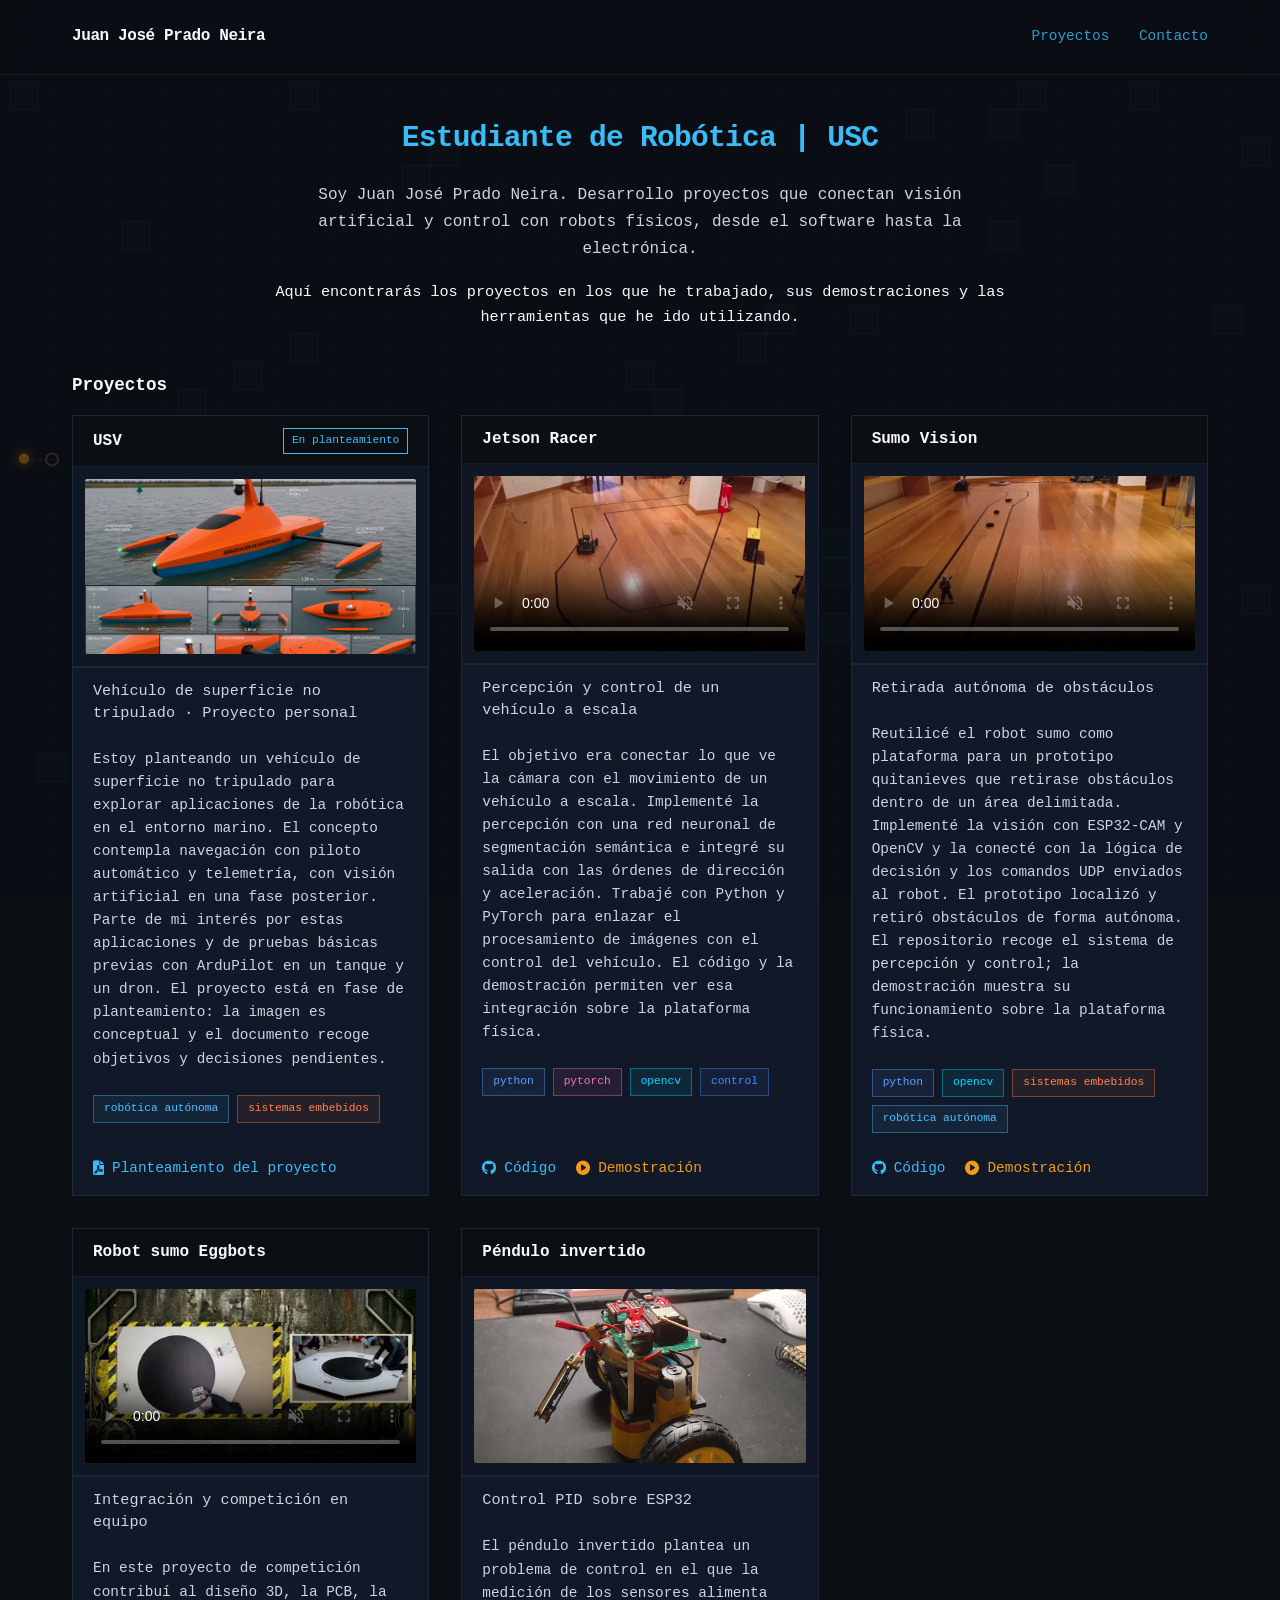
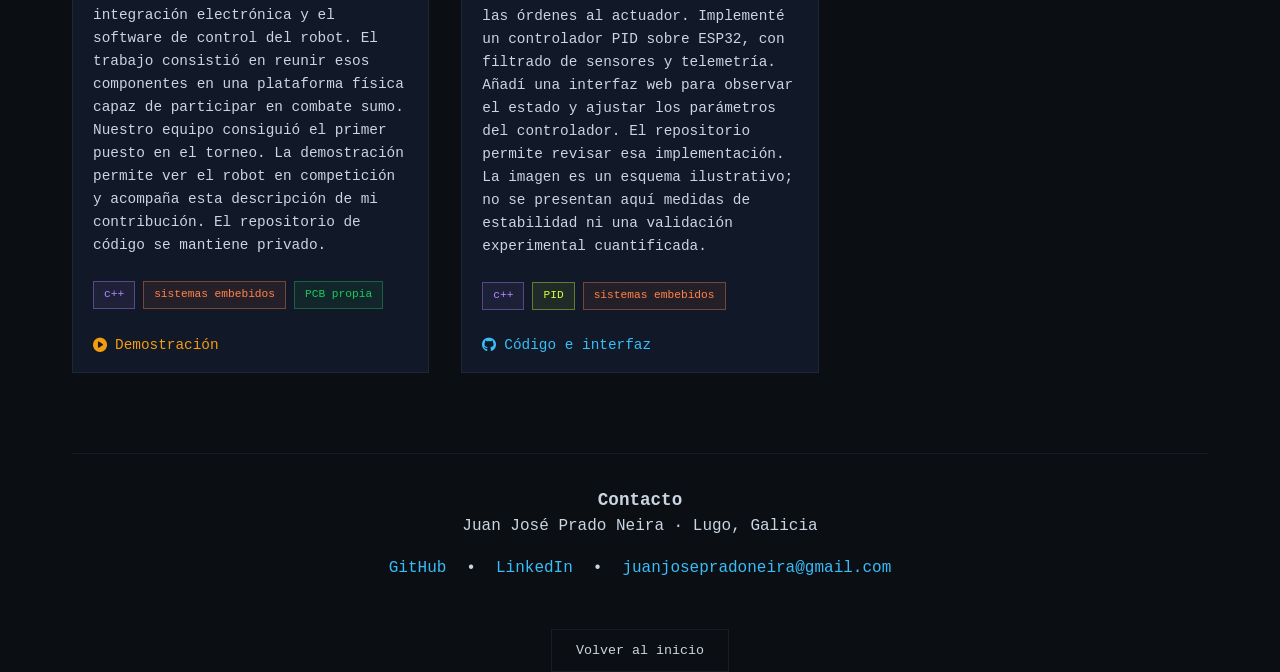
==== commit 74e51700: "Ordena proyectos y ajusta tipografía y presentación del portfolio" ====
--- a/index.html
+++ b/index.html
@@ -32,8 +32,9 @@
     </nav>
 
     <header class="hero container">
-        <h1>Robótica móvil, visión artificial y control</h1>
-        <p class="description">Portfolio de proyectos de robótica móvil, visión artificial, control y sistemas embebidos.</p>
+        <h1>Estudiante de Robótica | USC</h1>
+        <p class="description">Soy Juan José Prado Neira. Desarrollo proyectos que conectan visión artificial y control con robots físicos, desde el software hasta la electrónica.</p>
+        <p class="intro-note">Aquí encontrarás los proyectos en los que he trabajado, sus demostraciones y las herramientas que he ido utilizando.</p>
     </header>
 
     <main class="container" id="projects">
--- a/web.css
+++ b/web.css
@@ -17,7 +17,7 @@
     --neon-rgb: 0, 255, 200; /* bright cyan-green neon */
     --header-bg: #0b0f14;
     --content-bg: #0f1724;
-    --font-main: 'JetBrains Mono', 'Courier New', monospace;
+    --font-main: ui-monospace, SFMono-Regular, Menlo, Monaco, Consolas, 'Liberation Mono', 'Courier New', monospace;
 }
 
 /* --- RESET & BASE --- */
@@ -60,7 +60,7 @@
 
 .logo {
     font-weight: bold;
-    letter-spacing: -1px;
+    letter-spacing: -0.025em;
 }
 
 .menu a {
@@ -92,11 +92,11 @@
 }
 
 .hero h1 {
-    font-size: clamp(2rem, 5vw, 3.5rem);
-    color: var(--accent-color);
-    text-shadow: 0 0 30px rgba(56, 189, 248, 0.3);
-    margin-bottom: 0.5rem;
-    letter-spacing: -2px;
+    font-size: clamp(1.4rem, 2.5vw, 1.85rem);
+    color: var(--accent-color);
+    text-shadow: none;
+    margin-bottom: 1.25rem;
+    letter-spacing: -0.025em;
 }
 
 .description {
@@ -148,7 +148,9 @@
 }
 
 .project-header h3 {
-    font-size: 1.25rem;
+    font-size: 1rem;
+    font-weight: 600;
+    line-height: 1.4;
     margin: 0;
     color: var(--text-color);
 }
@@ -387,10 +389,13 @@
 }
 
 #bg-canvas { opacity: 0.35; pointer-events: none; }
-.hero h1 { font-size: clamp(1.7rem, 3.5vw, 2.6rem); letter-spacing: -1px; }
-.description { max-width: 850px; font-size: 1rem; }
+.description { max-width: 720px; font-size: 1rem; line-height: 1.7; }
+.intro-note { max-width: 760px; margin-top: 1rem; font-size: 0.95rem; line-height: 1.7; }
+.project-header { display: flex; align-items: center; justify-content: space-between; flex-wrap: wrap; gap: 0.5rem; }
+.project-status { padding: 0.25rem 0.5rem; border: 1px solid var(--accent-color); color: var(--accent-color); font-size: 0.7rem; line-height: 1.4; }
+#projects > h2, footer h2 { font-size: 1.1rem; font-weight: 600; }
 #projects, #contact { scroll-margin-top: 8rem; }
 #projects > h2 { margin-bottom: 1rem; }
 .project-links { margin-top: auto; flex-wrap: wrap; }
 .social-links { flex-wrap: wrap; overflow-wrap: anywhere; }
-@media (max-width: 520px) { .hero h1 { font-size: 1.65rem; } .logo { font-size: .9rem; } }
+@media (max-width: 520px) { .logo { font-size: .9rem; } }
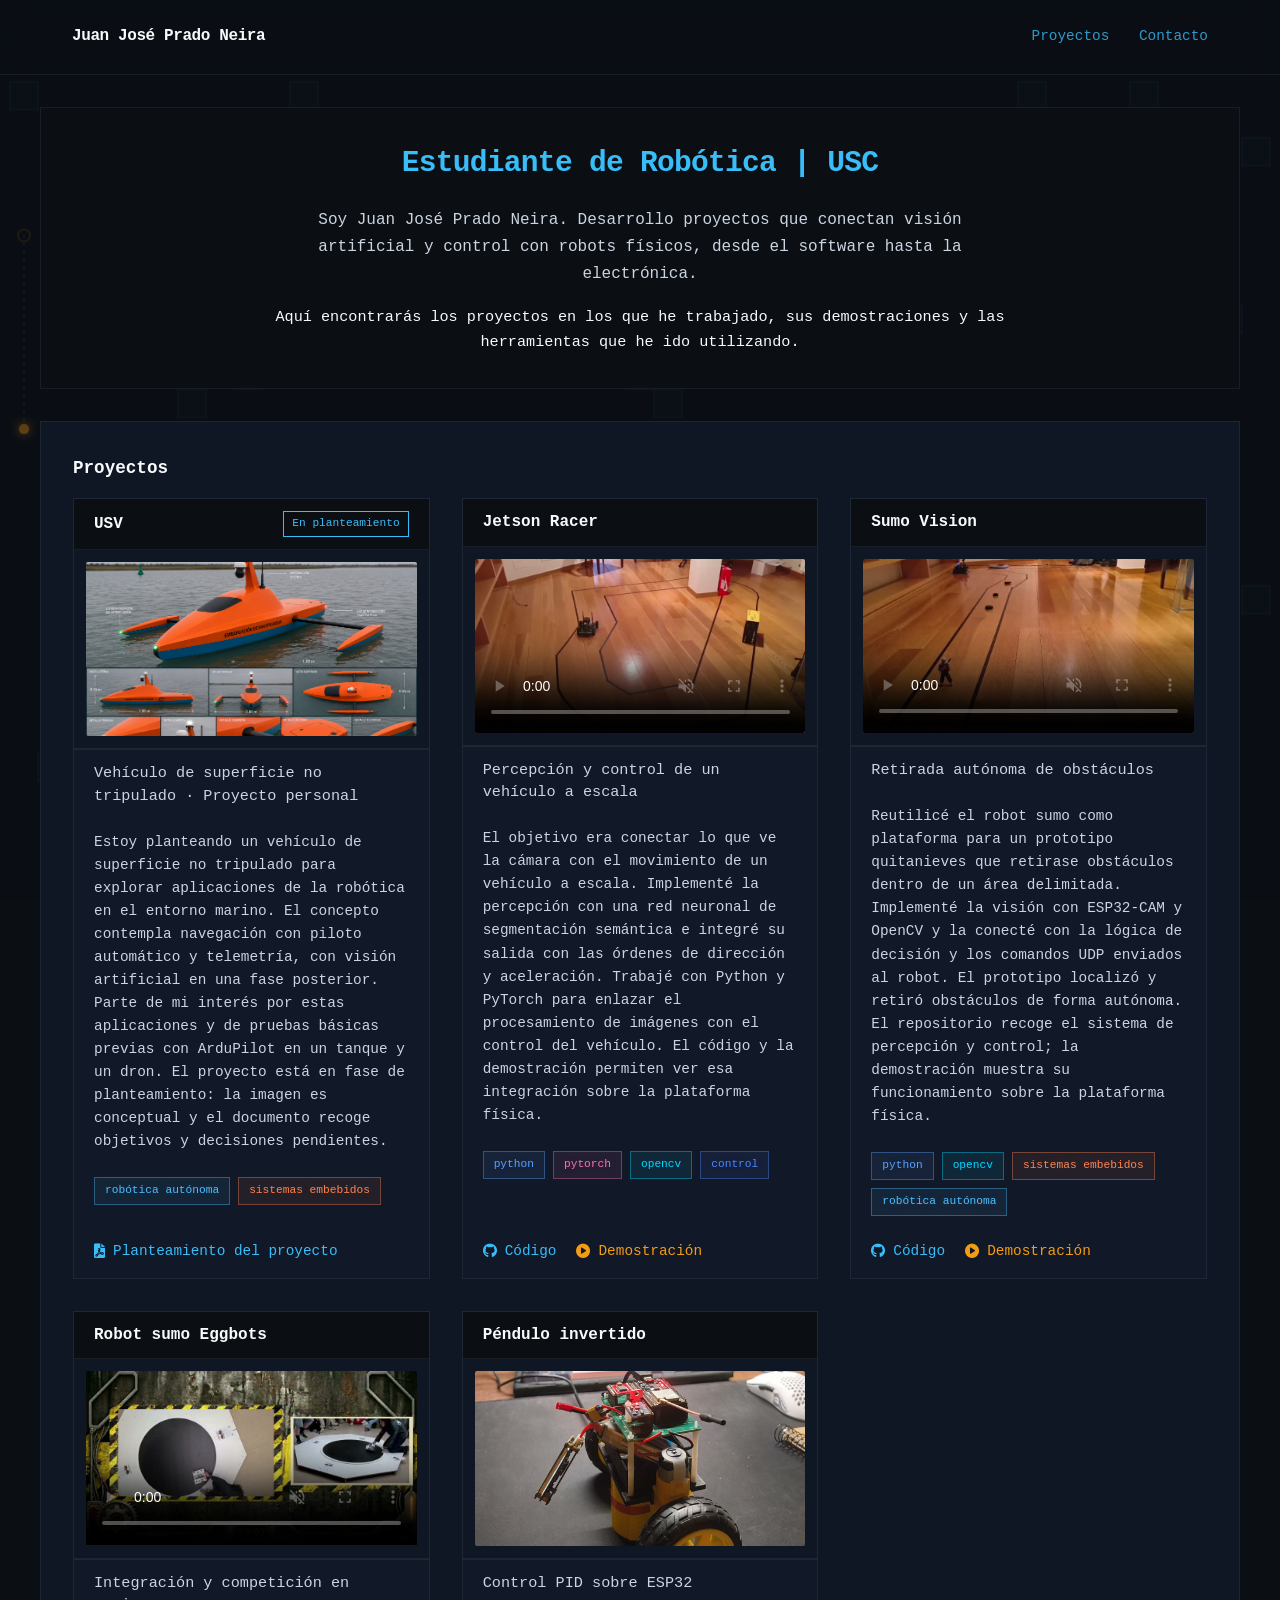
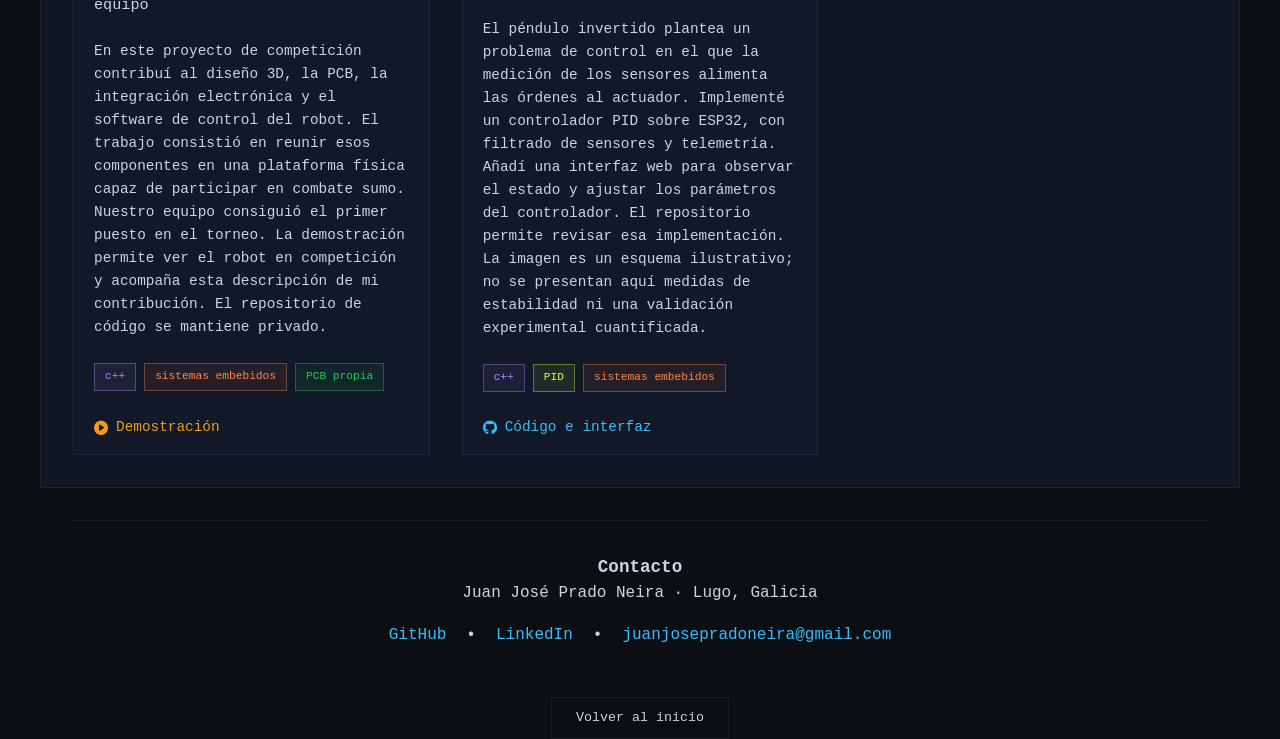
==== commit 9920a417: "Separa presentación y proyectos en dos recuadros" ====
--- a/index.html
+++ b/index.html
@@ -31,13 +31,13 @@
         </div>
     </nav>
 
-    <header class="hero container">
+    <header class="hero container section-panel">
         <h1>Estudiante de Robótica | USC</h1>
         <p class="description">Soy Juan José Prado Neira. Desarrollo proyectos que conectan visión artificial y control con robots físicos, desde el software hasta la electrónica.</p>
         <p class="intro-note">Aquí encontrarás los proyectos en los que he trabajado, sus demostraciones y las herramientas que he ido utilizando.</p>
     </header>
 
-    <main class="container" id="projects">
+    <main class="container section-panel" id="projects">
         <h2>Proyectos</h2>
         <div class="project-grid" id="project-grid"></div>
     </main>
--- a/web.css
+++ b/web.css
@@ -399,3 +399,14 @@
 .project-links { margin-top: auto; flex-wrap: wrap; }
 .social-links { flex-wrap: wrap; overflow-wrap: anywhere; }
 @media (max-width: 520px) { .logo { font-size: .9rem; } }
+
+/* Recuadros independientes para presentación y proyectos. */
+.section-panel {
+    width: min(1200px, calc(100% - 2rem));
+    margin: 2rem auto;
+    padding: clamp(1rem, 3vw, 2rem);
+    border: 1px solid var(--border-color);
+    background: var(--header-bg);
+}
+#projects.section-panel { background: var(--content-bg); }
+.section-panel .project-grid { margin-bottom: 0; }
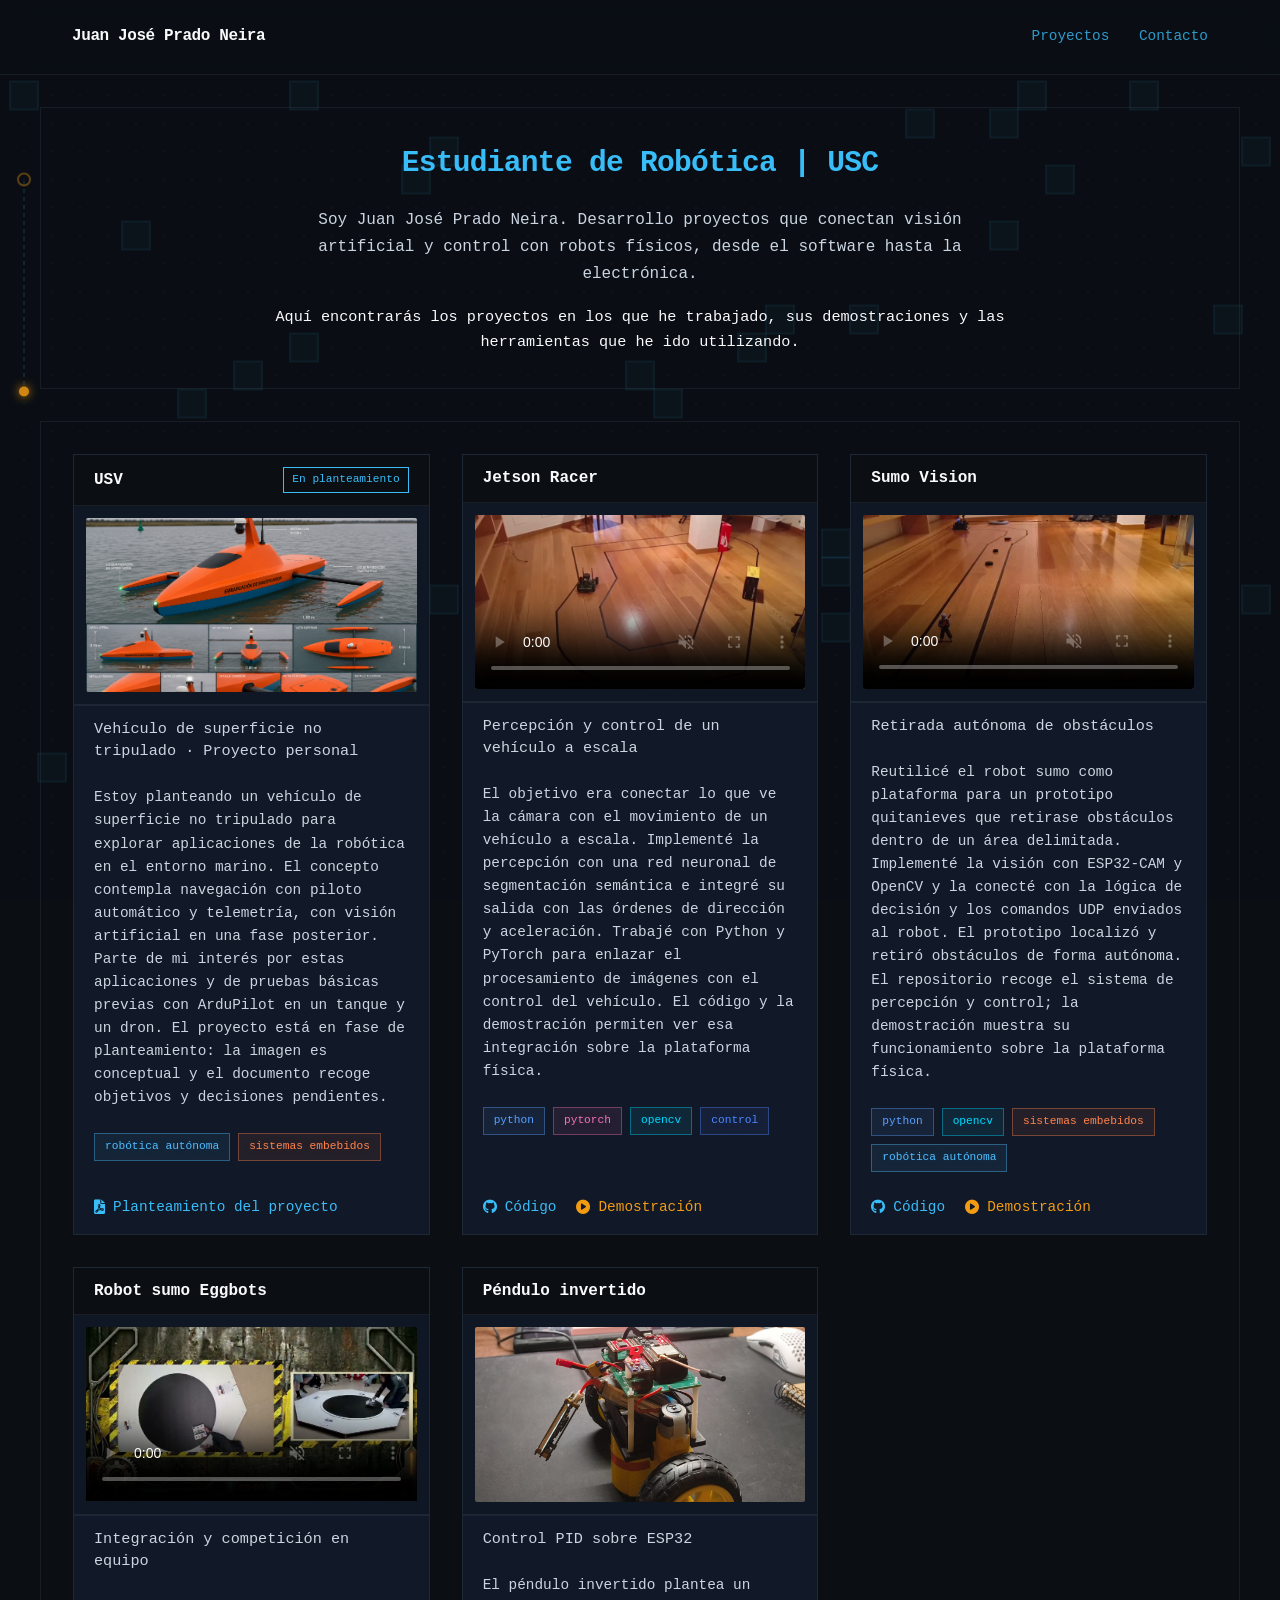
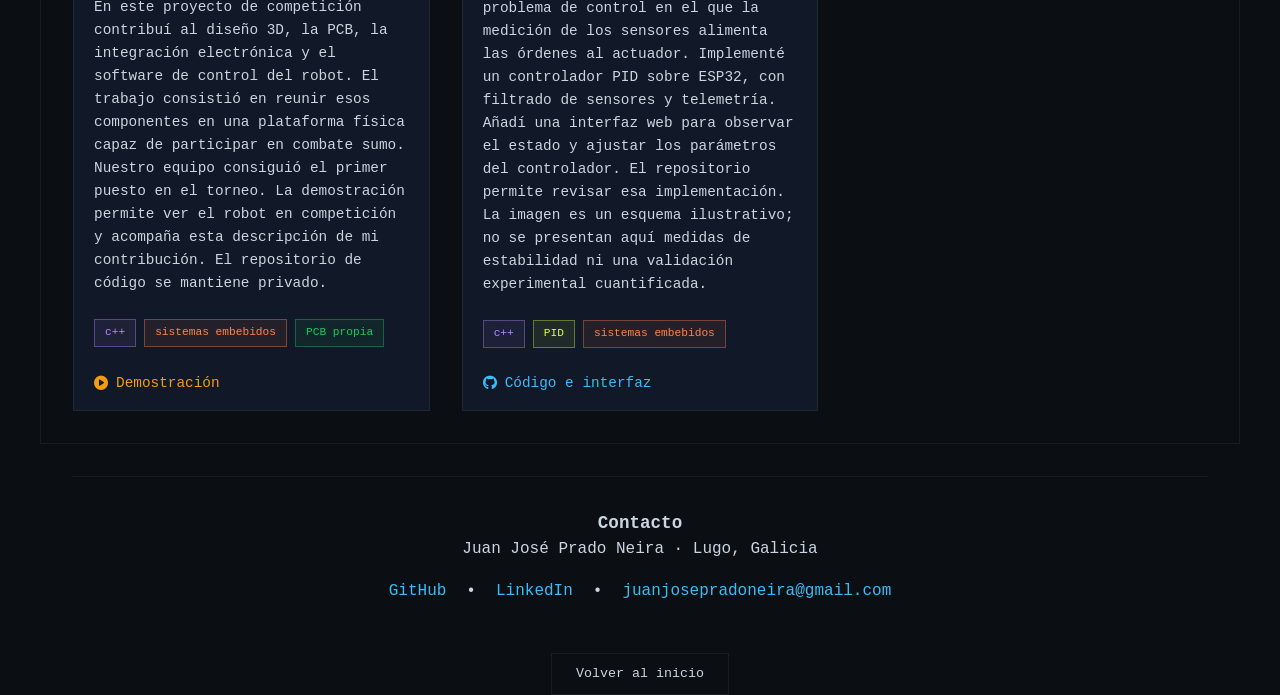
==== commit 620d2e02: "Elimina título redundante del panel de proyectos" ====
--- a/index.html
+++ b/index.html
@@ -38,7 +38,6 @@
     </header>
 
     <main class="container section-panel" id="projects">
-        <h2>Proyectos</h2>
         <div class="project-grid" id="project-grid"></div>
     </main>
 
--- a/web.css
+++ b/web.css
@@ -388,14 +388,13 @@
     }
 }
 
-#bg-canvas { opacity: 0.35; pointer-events: none; }
+#bg-canvas { opacity: 0.85; pointer-events: none; }
 .description { max-width: 720px; font-size: 1rem; line-height: 1.7; }
 .intro-note { max-width: 760px; margin-top: 1rem; font-size: 0.95rem; line-height: 1.7; }
 .project-header { display: flex; align-items: center; justify-content: space-between; flex-wrap: wrap; gap: 0.5rem; }
 .project-status { padding: 0.25rem 0.5rem; border: 1px solid var(--accent-color); color: var(--accent-color); font-size: 0.7rem; line-height: 1.4; }
 #projects > h2, footer h2 { font-size: 1.1rem; font-weight: 600; }
 #projects, #contact { scroll-margin-top: 8rem; }
-#projects > h2 { margin-bottom: 1rem; }
 .project-links { margin-top: auto; flex-wrap: wrap; }
 .social-links { flex-wrap: wrap; overflow-wrap: anywhere; }
 @media (max-width: 520px) { .logo { font-size: .9rem; } }
@@ -406,7 +405,6 @@
     margin: 2rem auto;
     padding: clamp(1rem, 3vw, 2rem);
     border: 1px solid var(--border-color);
-    background: var(--header-bg);
-}
-#projects.section-panel { background: var(--content-bg); }
+    background: transparent;
+}
 .section-panel .project-grid { margin-bottom: 0; }
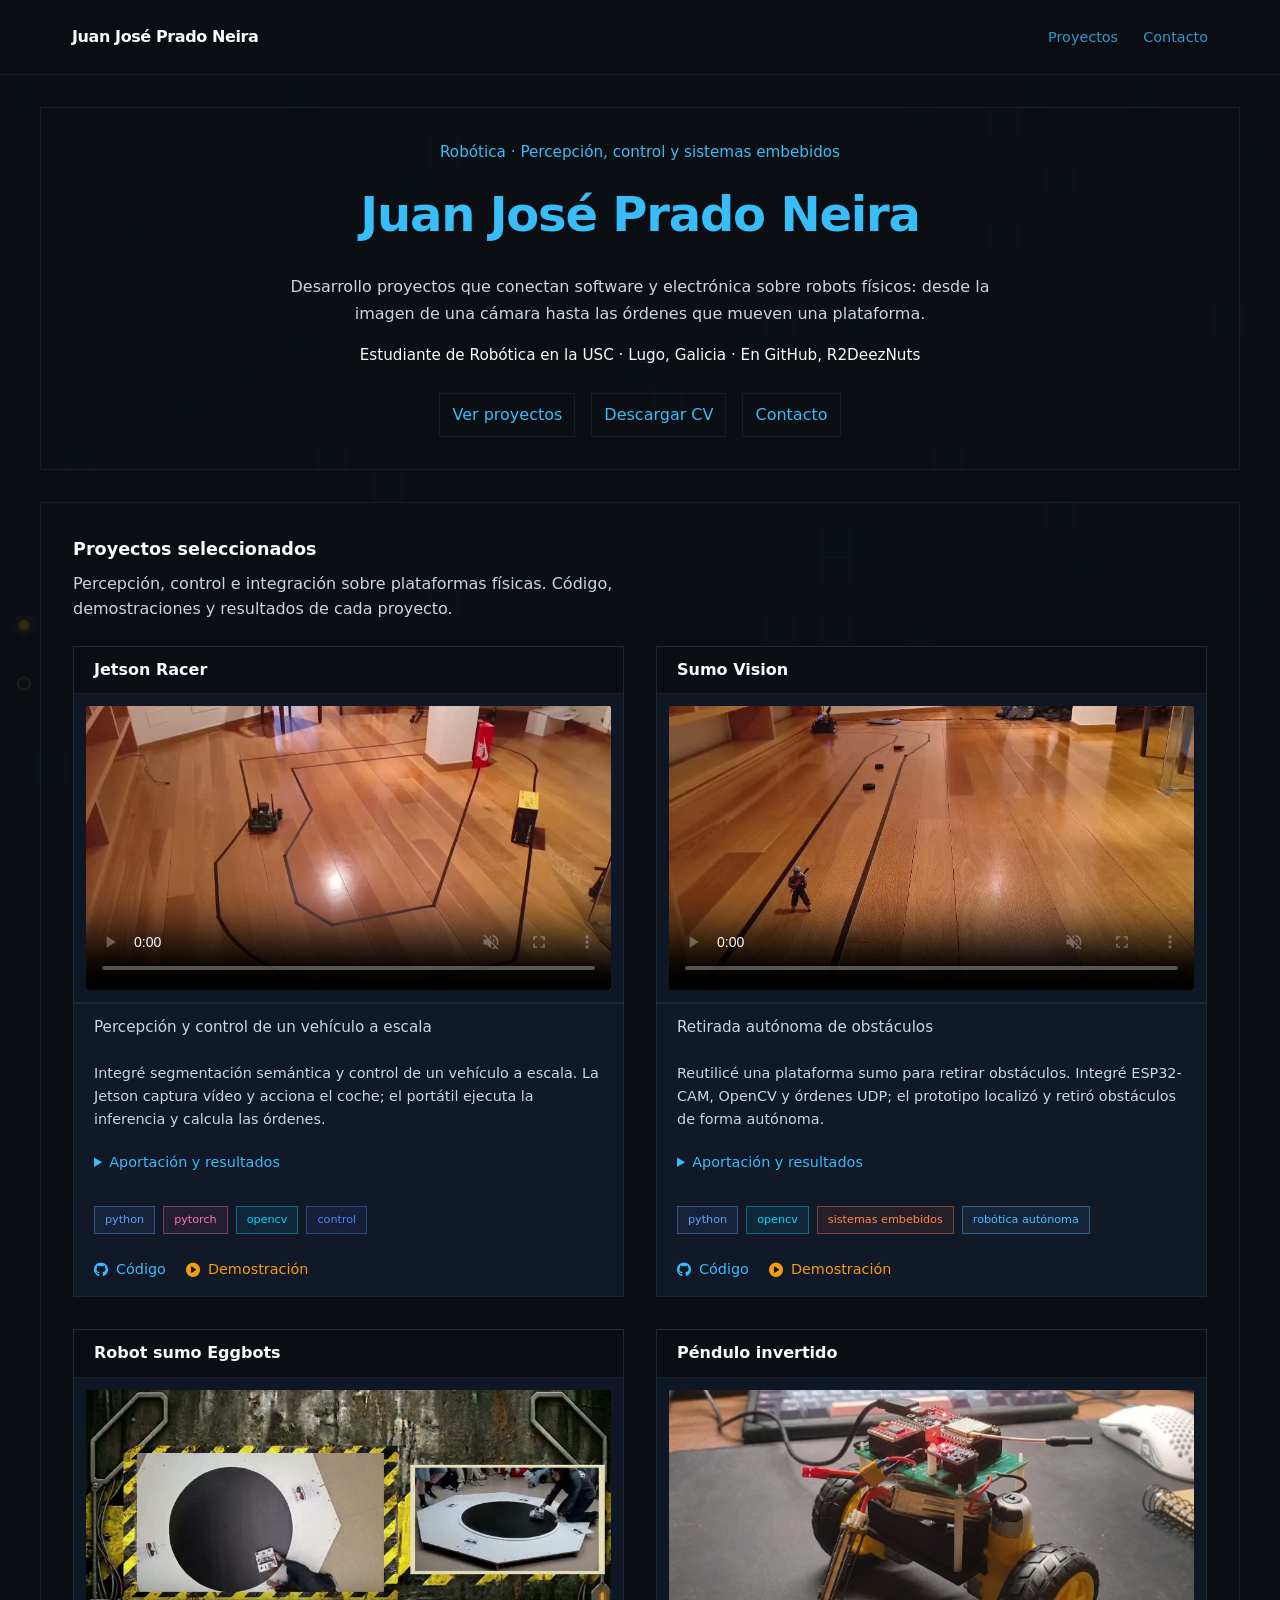
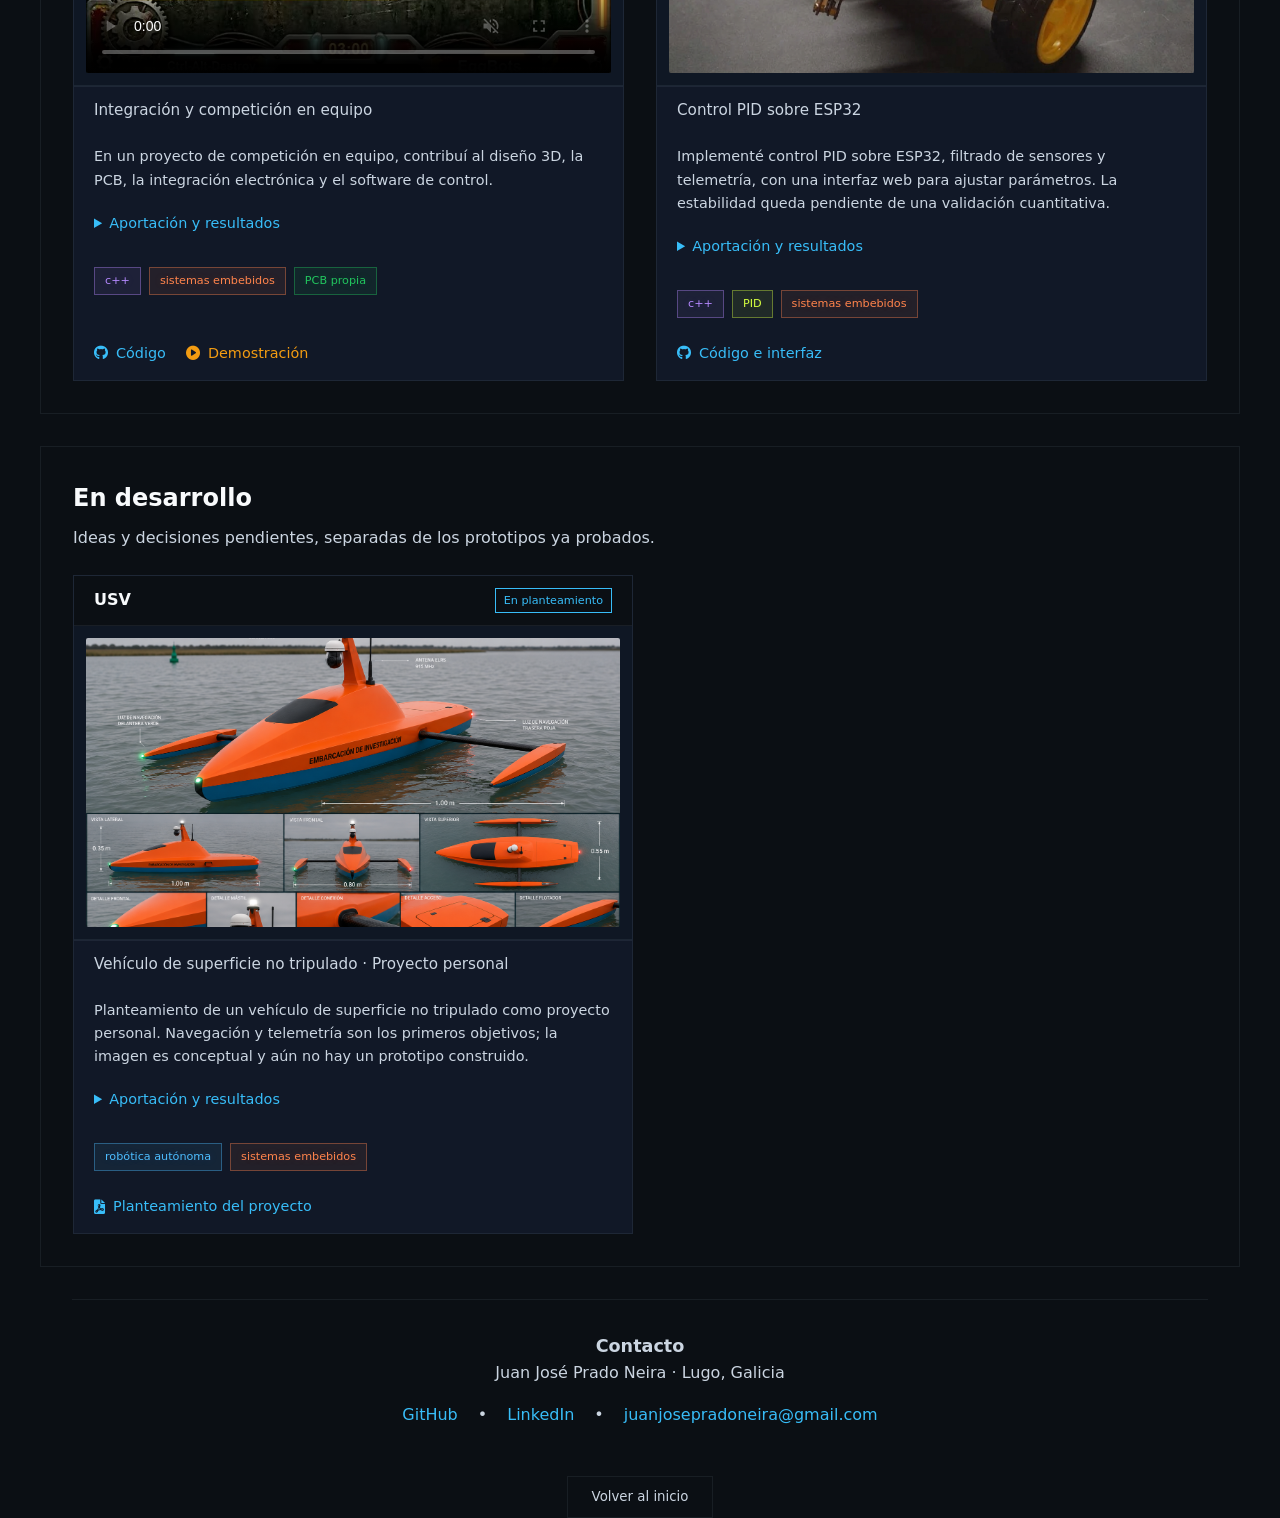
==== commit 6685d026: "Present a consistent robotics portfolio with selected projects and CV" ====
--- a/index.html
+++ b/index.html
@@ -6,15 +6,15 @@
     <meta name="description" content="Portfolio de Juan José Prado Neira: robótica móvil, visión artificial y control.">
     <link rel="canonical" href="https://r2deeznuts.github.io/">
     <meta property="og:type" content="website">
-    <meta property="og:title" content="Juan José Prado Neira | Robótica aplicada">
+    <meta property="og:title" content="Juan José Prado Neira | Robótica">
     <meta property="og:description" content="Proyectos de Juan José Prado Neira: percepción, control y electrónica integrados en robots físicos.">
     <meta property="og:url" content="https://r2deeznuts.github.io/">
     <meta property="og:image" content="https://r2deeznuts.github.io/img/combate3-poster.jpg">
     <meta name="twitter:card" content="summary_large_image">
-    <meta name="twitter:title" content="Juan José Prado Neira | Robótica aplicada">
+    <meta name="twitter:title" content="Juan José Prado Neira | Robótica">
     <meta name="twitter:description" content="Proyectos de Juan José Prado Neira: percepción, control y electrónica integrados en robots físicos.">
     <meta name="twitter:image" content="https://r2deeznuts.github.io/img/combate3-poster.jpg">
-    <title>Juan José Prado Neira | Robótica aplicada</title>
+    <title>Juan José Prado Neira | Robótica</title>
     <link rel="stylesheet" href="https://cdnjs.cloudflare.com/ajax/libs/font-awesome/6.0.0/css/all.min.css">
     <link rel="stylesheet" href="web.css">
 </head>
@@ -32,13 +32,24 @@
     </nav>
 
     <header class="hero container section-panel">
-        <h1>Estudiante de Robótica | USC</h1>
-        <p class="description">Soy Juan José Prado Neira. Desarrollo proyectos que conectan visión artificial y control con robots físicos, desde el software hasta la electrónica.</p>
-        <p class="intro-note">Aquí encontrarás los proyectos en los que he trabajado, sus demostraciones y las herramientas que he ido utilizando.</p>
+        <p class="eyebrow">Robótica · Percepción, control y sistemas embebidos</p>
+        <h1>Juan José Prado Neira</h1>
+        <p class="description">Desarrollo proyectos que conectan software y electrónica sobre robots físicos: desde la imagen de una cámara hasta las órdenes que mueven una plataforma.</p>
+        <p class="intro-note">Estudiante de Robótica en la USC · Lugo, Galicia · En GitHub, R2DeezNuts</p>
+        <div class="hero-links"><a href="#projects">Ver proyectos</a><a href="cv.pdf">Descargar CV</a><a href="#contact">Contacto</a></div>
     </header>
 
-    <main class="container section-panel" id="projects">
-        <div class="project-grid" id="project-grid"></div>
+    <main>
+        <section class="container section-panel" id="projects" aria-labelledby="projects-title">
+            <h2 id="projects-title">Proyectos seleccionados</h2>
+            <p class="section-intro">Percepción, control e integración sobre plataformas físicas. Código, demostraciones y resultados de cada proyecto.</p>
+            <div class="project-grid" id="project-grid"></div>
+        </section>
+        <section class="container section-panel" id="in-progress" aria-labelledby="in-progress-title">
+            <h2 id="in-progress-title">En desarrollo</h2>
+            <p class="section-intro">Ideas y decisiones pendientes, separadas de los prototipos ya probados.</p>
+            <div class="project-grid" id="in-progress-grid"></div>
+        </section>
     </main>
 
     <footer class="container" id="contact">
--- a/web.css
+++ b/web.css
@@ -14,10 +14,10 @@
     --wip-color: #f39c12;
     --card-bg: #111827;
     --border-color: rgba(148, 163, 184, 0.1);
-    --neon-rgb: 0, 255, 200; /* bright cyan-green neon */
+    --neon-rgb: 56, 189, 248;
     --header-bg: #0b0f14;
     --content-bg: #0f1724;
-    --font-main: ui-monospace, SFMono-Regular, Menlo, Monaco, Consolas, 'Liberation Mono', 'Courier New', monospace;
+    --font-main: system-ui, -apple-system, BlinkMacSystemFont, "Segoe UI", sans-serif;
 }
 
 /* --- RESET & BASE --- */
@@ -92,7 +92,7 @@
 }
 
 .hero h1 {
-    font-size: clamp(1.4rem, 2.5vw, 1.85rem);
+    font-size: clamp(2rem, 4vw, 3rem);
     color: var(--accent-color);
     text-shadow: none;
     margin-bottom: 1.25rem;
@@ -108,12 +108,13 @@
 /* --- PROJECT GRID --- */
 .project-grid {
     display: grid;
-    grid-template-columns: repeat(auto-fit, minmax(min(100%, 320px), 1fr));
+    grid-template-columns: repeat(auto-fit, minmax(min(100%, 400px), 1fr));
     gap: 2rem;
     margin-bottom: 5rem;
 }
 
 .project-card {
+    scroll-margin-top: 8rem;
     background: var(--card-bg);
     border: 1px solid var(--border-color);
     padding: 0;
@@ -388,7 +389,7 @@
     }
 }
 
-#bg-canvas { opacity: 0.85; pointer-events: none; }
+#bg-canvas { opacity: 0.18; pointer-events: none; }
 .description { max-width: 720px; font-size: 1rem; line-height: 1.7; }
 .intro-note { max-width: 760px; margin-top: 1rem; font-size: 0.95rem; line-height: 1.7; }
 .project-header { display: flex; align-items: center; justify-content: space-between; flex-wrap: wrap; gap: 0.5rem; }
@@ -408,3 +409,14 @@
     background: transparent;
 }
 .section-panel .project-grid { margin-bottom: 0; }
+
+.eyebrow { color: var(--accent-color); font-size: 0.95rem; margin-bottom: 0.75rem; }
+.hero-links { display: flex; flex-wrap: wrap; justify-content: center; gap: 1rem; margin-top: 1.5rem; }
+.hero-links a { color: var(--accent-color); padding: 0.5rem 0.75rem; border: 1px solid var(--border-color); text-decoration: none; }
+a:focus-visible, summary:focus-visible { outline: 2px solid var(--accent-color); outline-offset: 4px; }
+.section-intro { color: #cbd5e1; margin: 0.5rem 0 1.5rem; max-width: 65ch; }
+.project-card details { padding: 0 1.25rem 0.75rem; color: #cbd5e1; font-size: 0.9rem; }
+.project-card summary { color: var(--accent-color); cursor: pointer; padding: 0.5rem 0; }
+.project-card details p { padding: 0.5rem 0; }
+#in-progress-grid { max-width: 560px; }
+#in-progress { scroll-margin-top: 8rem; }
